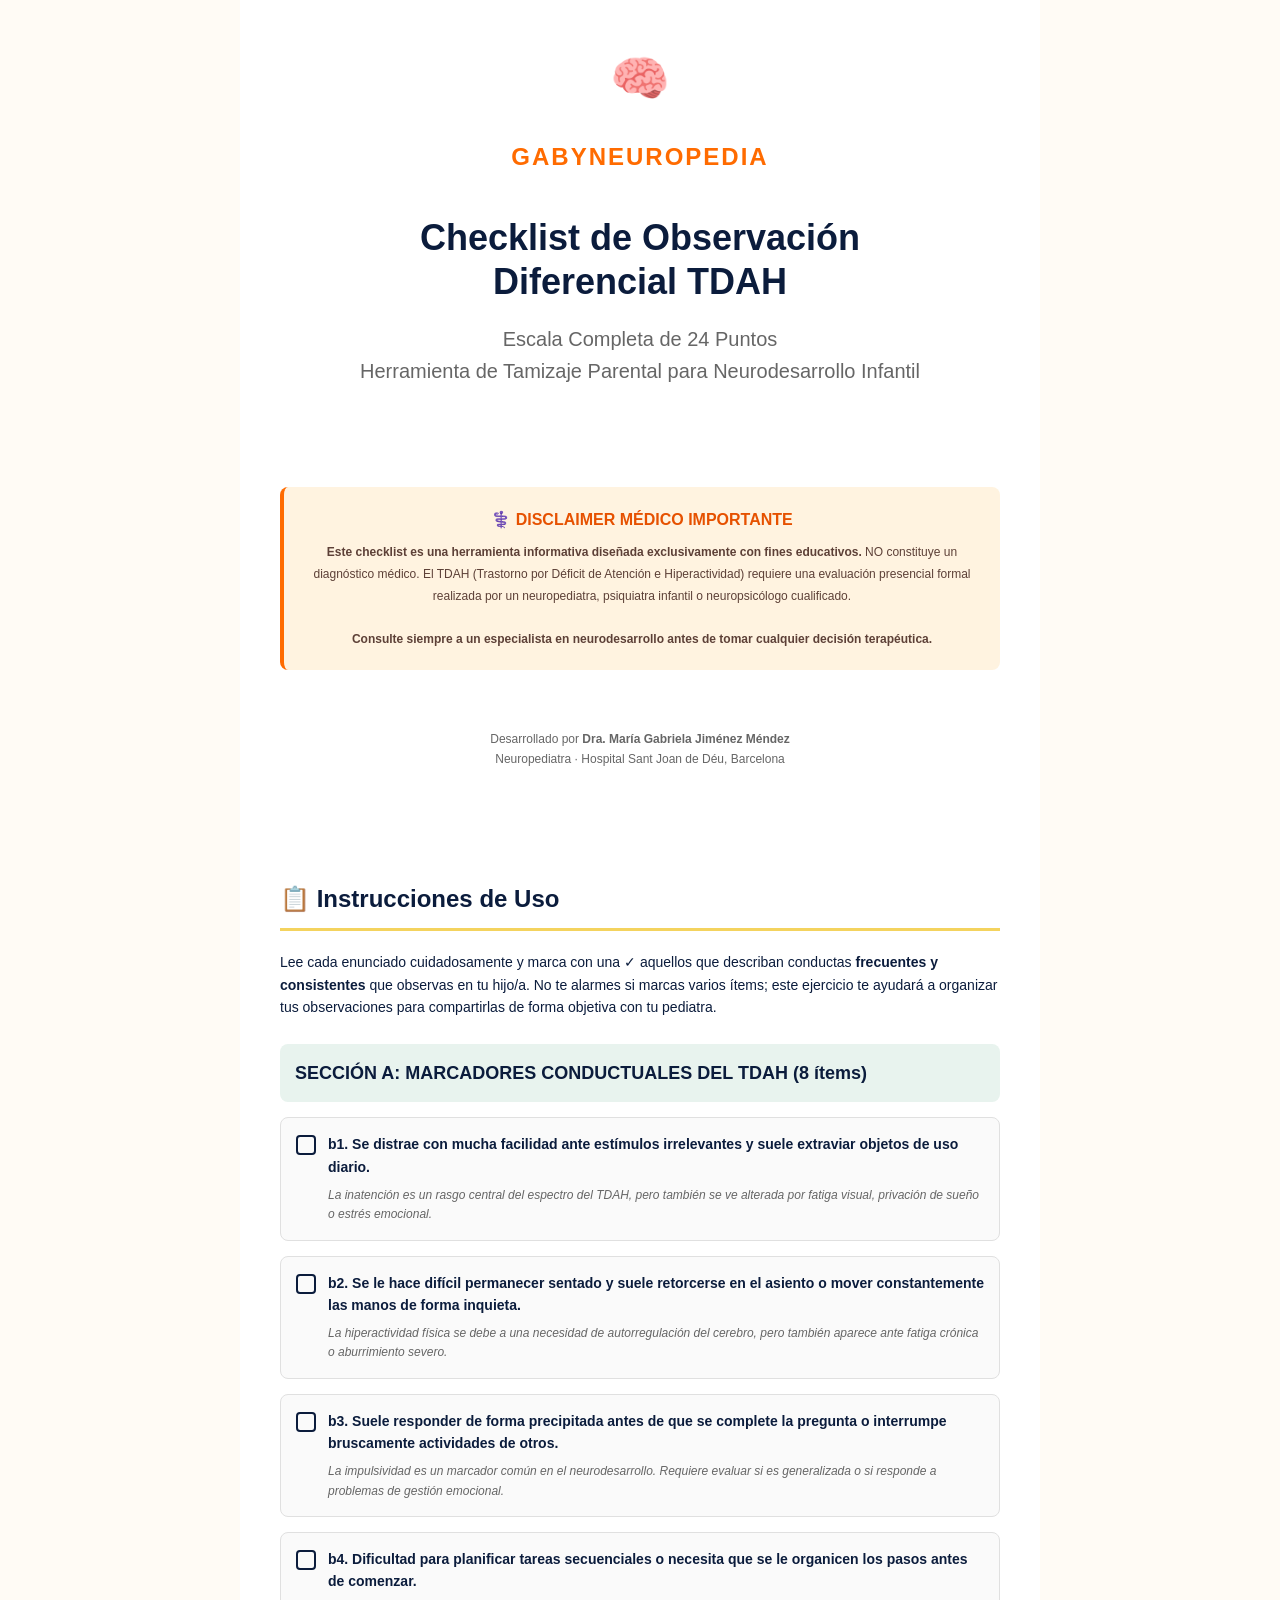
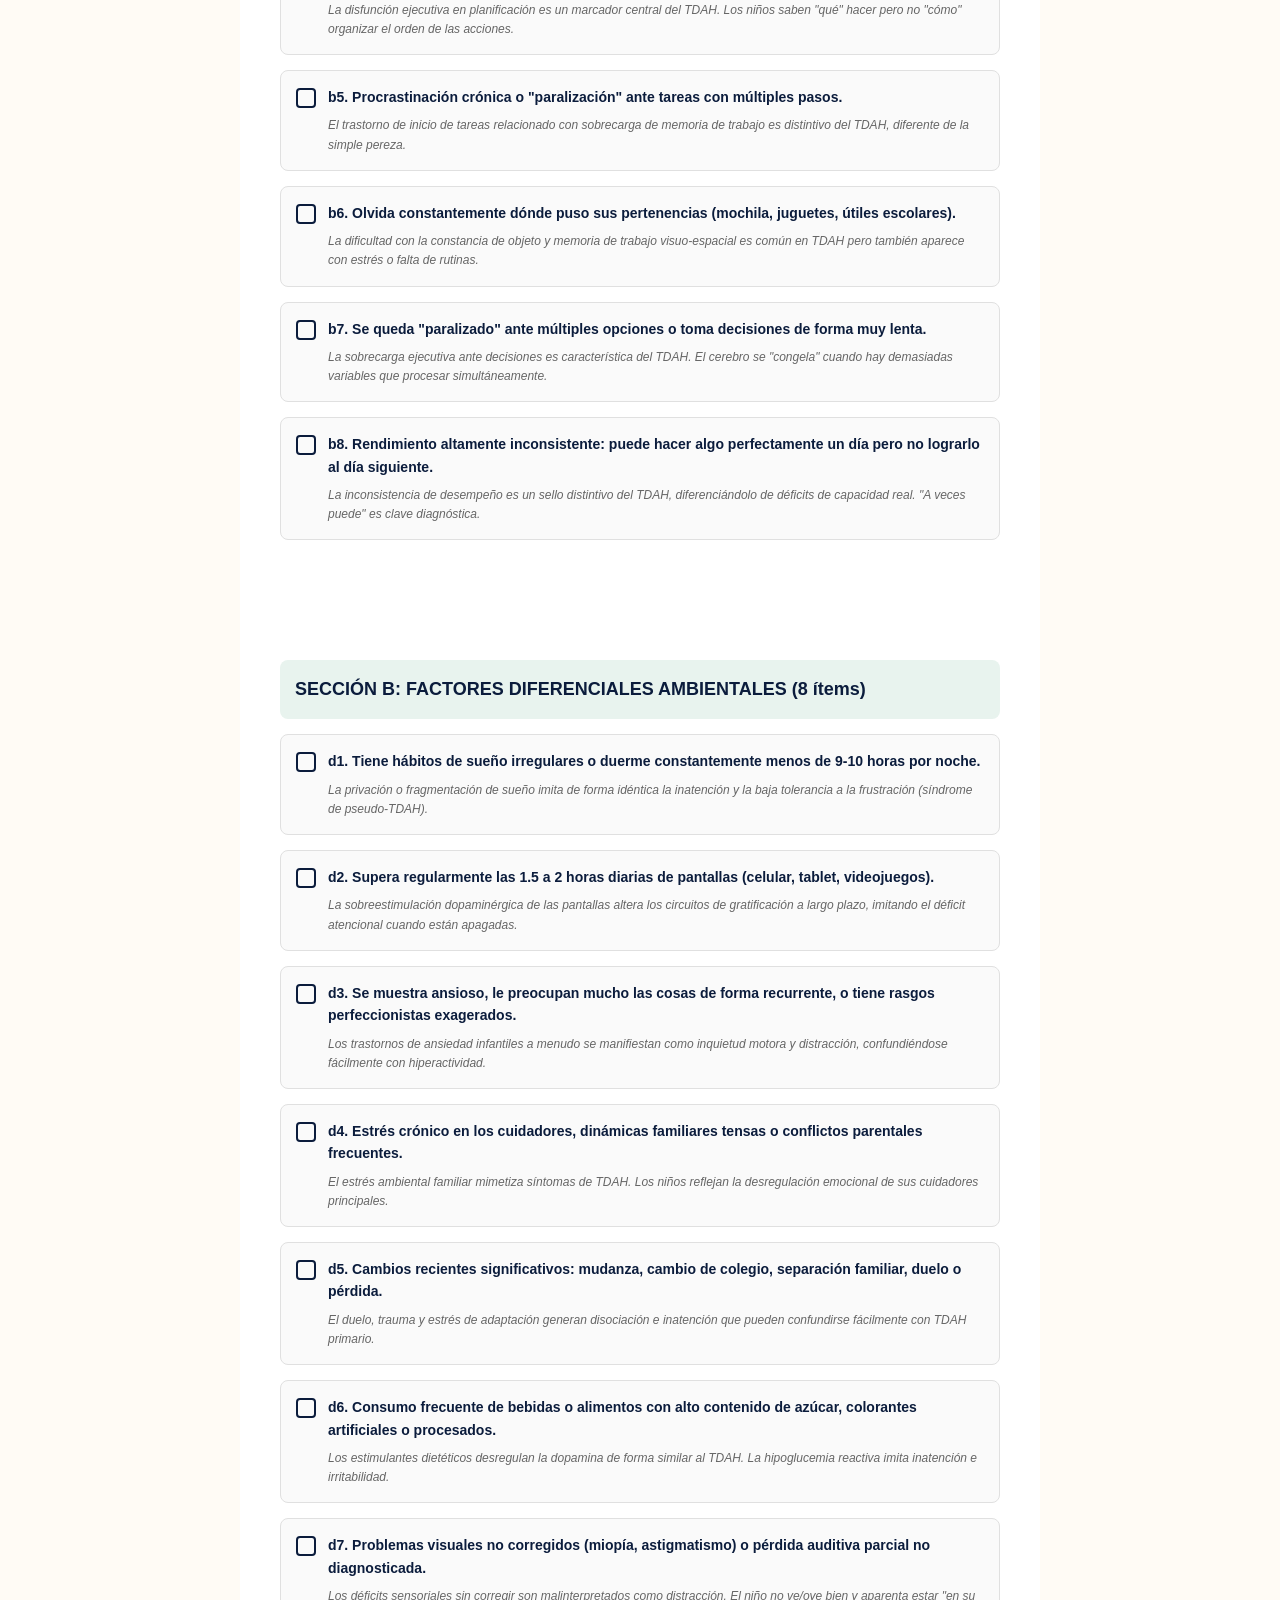
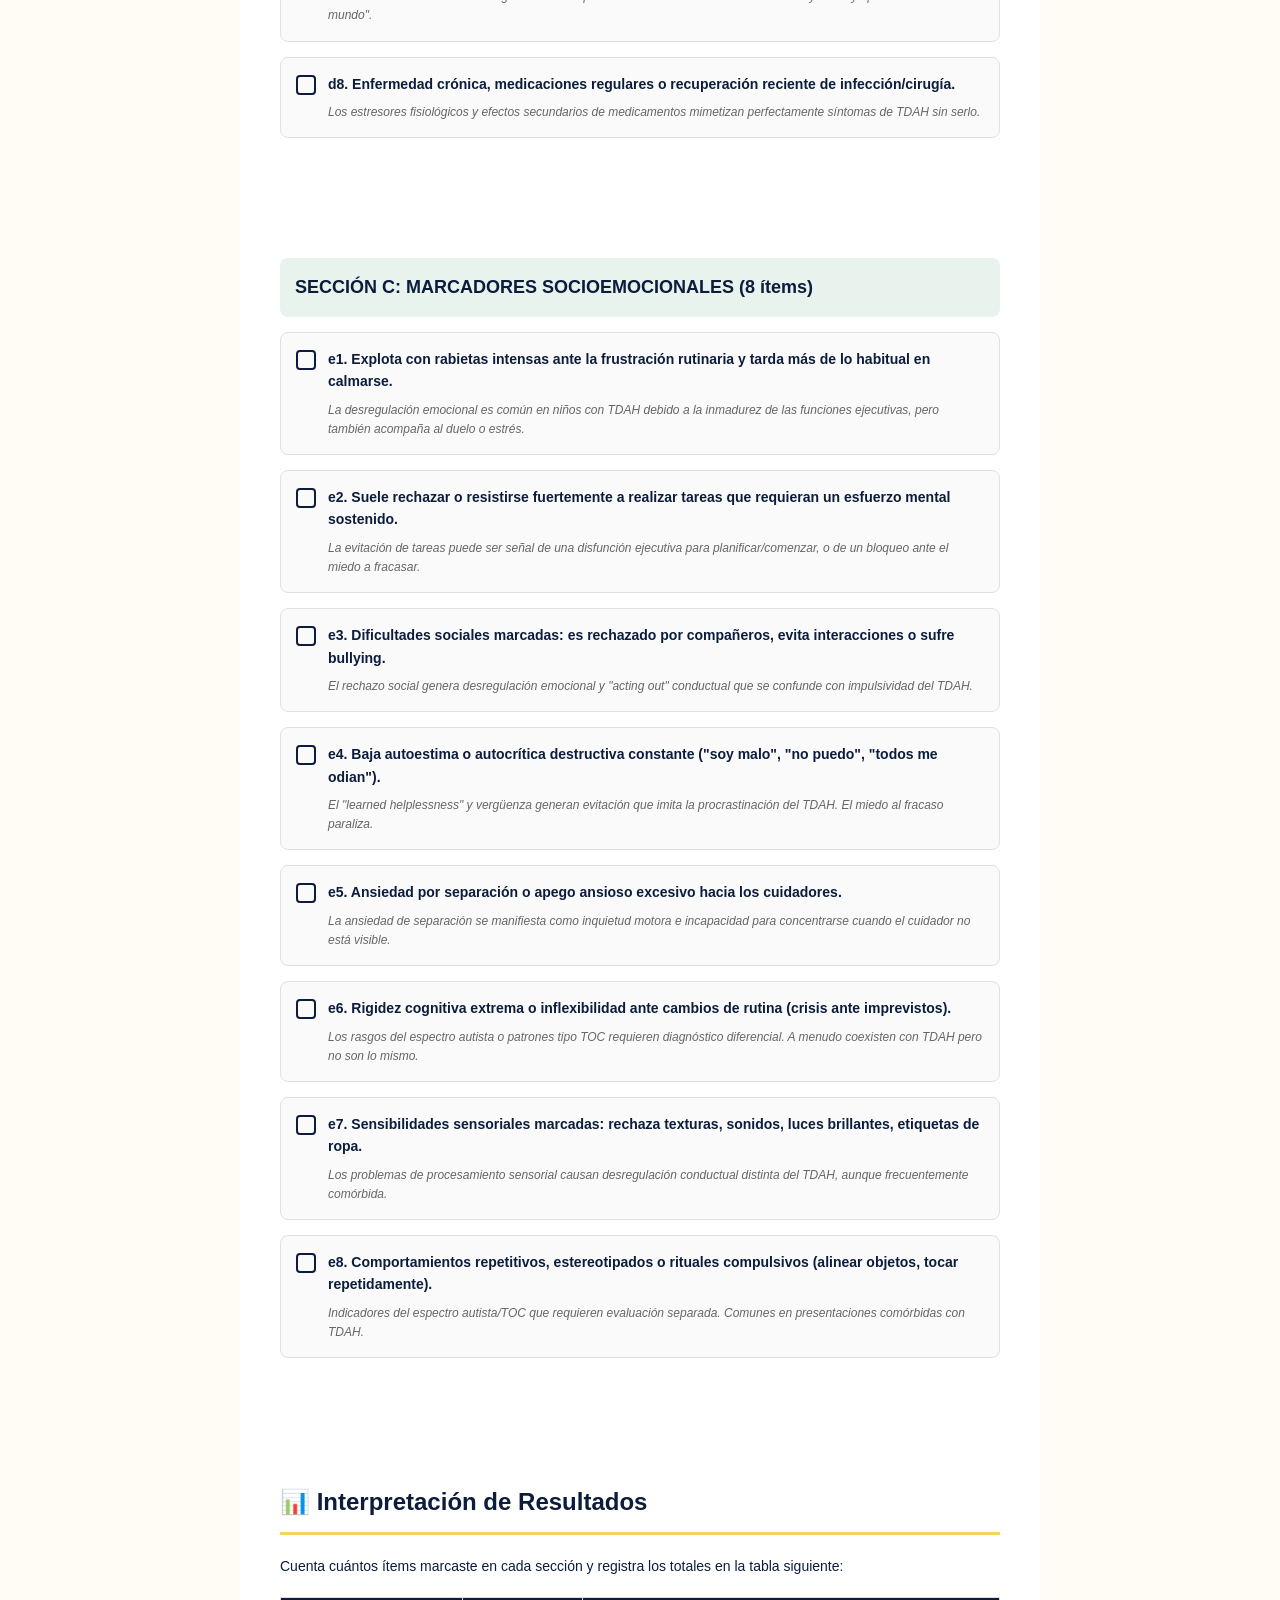
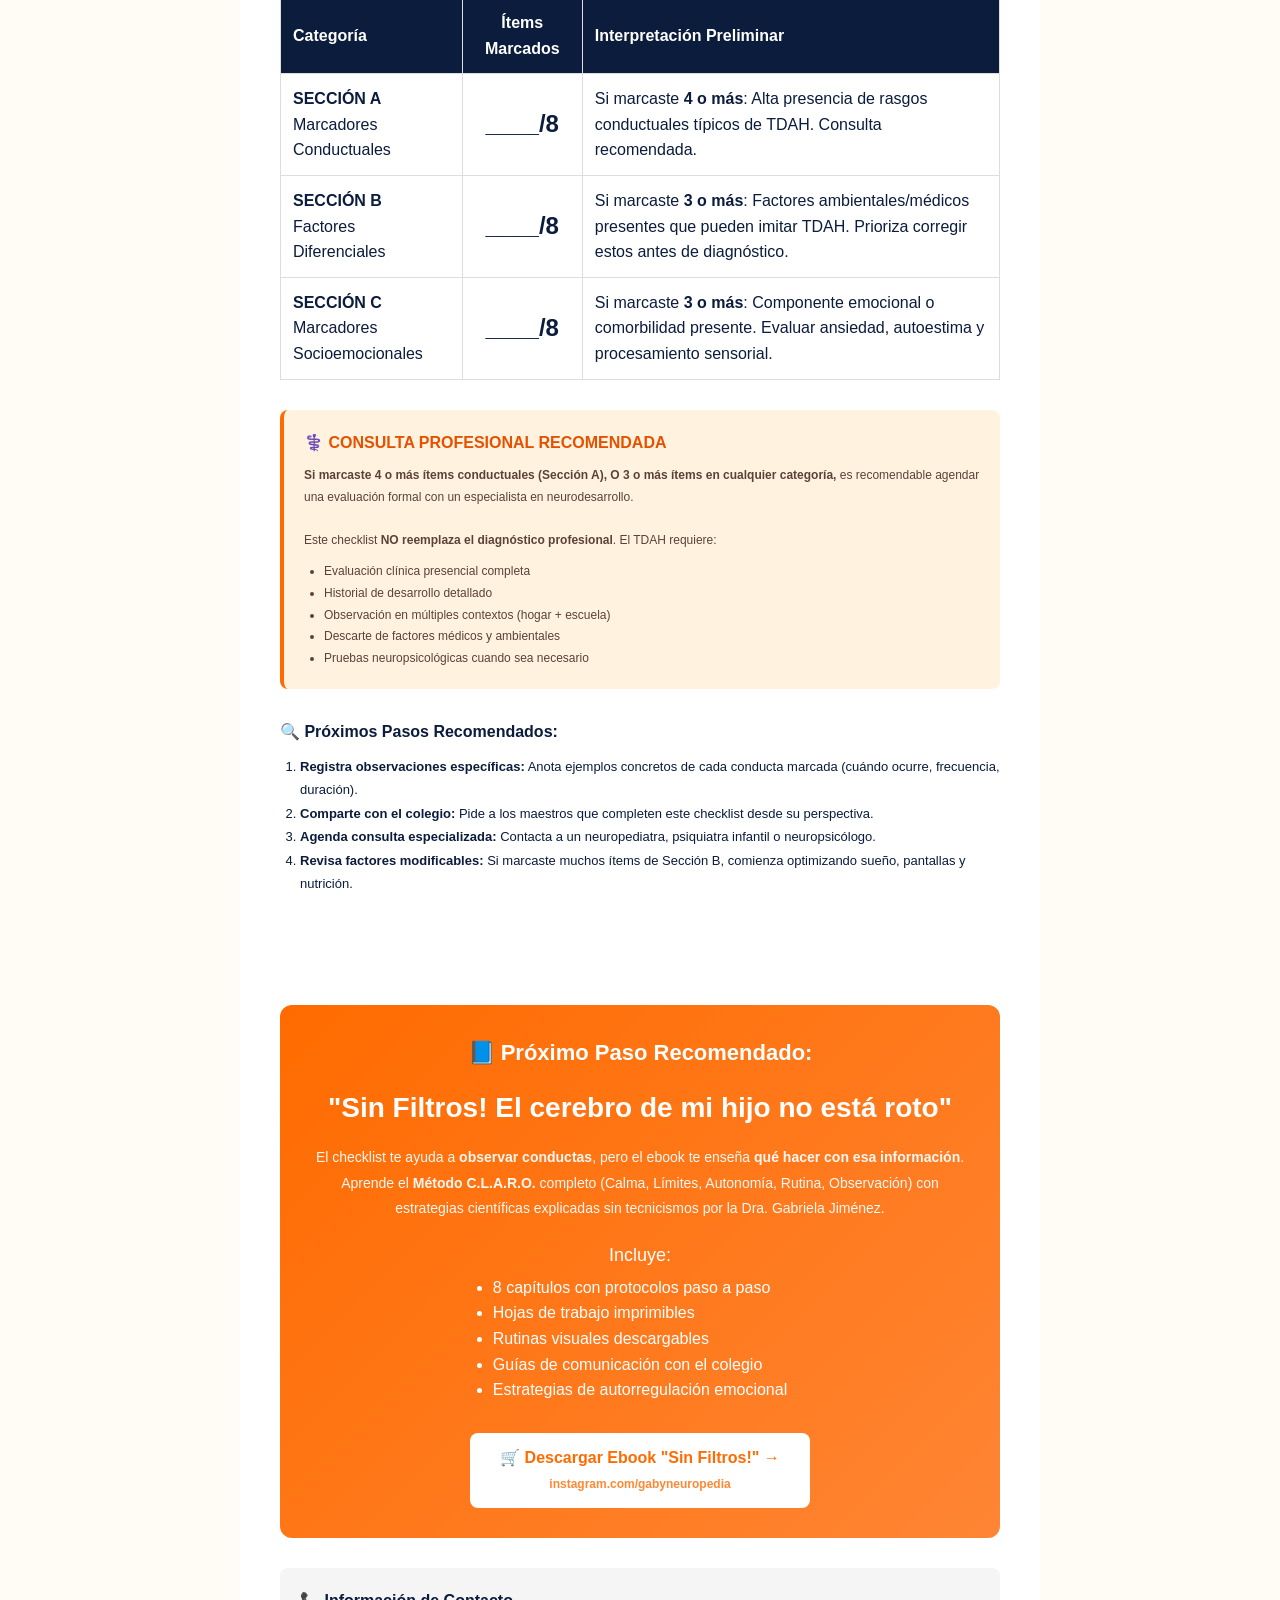
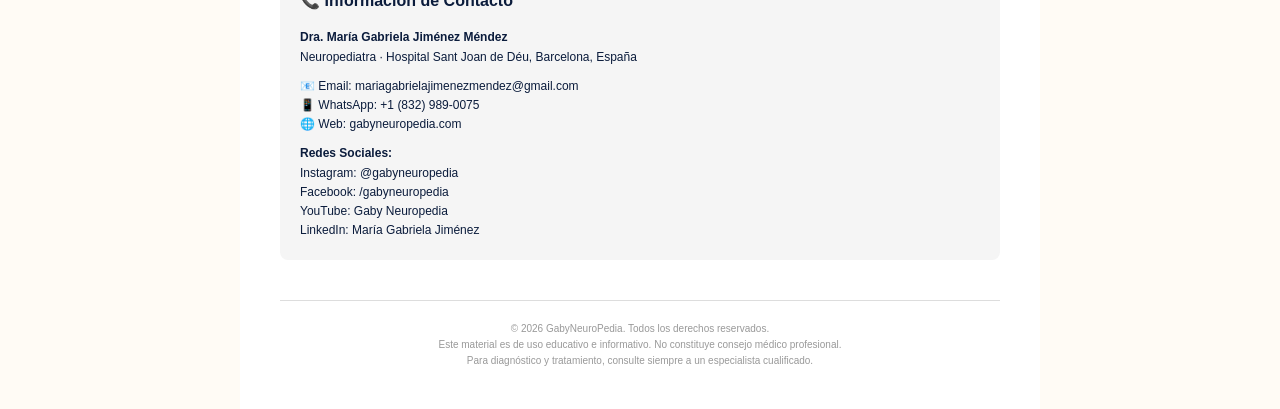
==== Funnel proposal/public/checklist-tdah-24-puntos.html @ 600131be "Initial GabyNeuroPedia project" ====
<!DOCTYPE html>
<html lang="es">
<head>
  <meta charset="UTF-8">
  <meta name="viewport" content="width=device-width, initial-scale=1.0">
  <title>Checklist TDAH 24 Puntos - GabyNeuroPedia</title>
  <style>
    @page {
      size: letter;
      margin: 1.5cm;
    }

    * {
      margin: 0;
      padding: 0;
      box-sizing: border-box;
    }

    body {
      font-family: -apple-system, BlinkMacSystemFont, 'Segoe UI', Arial, sans-serif;
      line-height: 1.6;
      color: #0B1C3C;
      background: #FFFBF5;
    }

    .page {
      page-break-after: always;
      padding: 40px;
      max-width: 800px;
      margin: 0 auto;
      background: white;
      min-height: 100vh;
    }

    .cover {
      display: flex;
      flex-direction: column;
      justify-content: center;
      align-items: center;
      text-align: center;
      min-height: 90vh;
    }

    .logo {
      font-size: 48px;
      margin-bottom: 20px;
    }

    .brand-name {
      font-size: 24px;
      font-weight: bold;
      color: #FF6B00;
      margin-bottom: 40px;
      letter-spacing: 2px;
    }

    h1 {
      font-size: 36px;
      font-weight: bold;
      color: #0B1C3C;
      margin-bottom: 20px;
      line-height: 1.2;
    }

    h2 {
      font-size: 20px;
      color: #666;
      font-weight: normal;
      margin-bottom: 60px;
    }

    .disclaimer-box {
      background: #FFF3E0;
      border-left: 4px solid #FF6B00;
      padding: 20px;
      margin-top: 40px;
      border-radius: 8px;
    }

    .disclaimer-title {
      font-size: 16px;
      font-weight: bold;
      color: #E65100;
      margin-bottom: 10px;
    }

    .disclaimer-text {
      font-size: 12px;
      color: #5D4037;
      line-height: 1.8;
    }

    .section-title {
      font-size: 24px;
      font-weight: bold;
      color: #0B1C3C;
      margin: 30px 0 20px 0;
      padding-bottom: 10px;
      border-bottom: 3px solid #F4D35E;
    }

    .category-header {
      background: #E8F3EE;
      padding: 15px;
      margin: 25px 0 15px 0;
      border-radius: 8px;
      font-size: 18px;
      font-weight: bold;
      color: #0B1C3C;
    }

    .checklist-item {
      margin: 15px 0;
      padding: 15px;
      border: 1px solid #E0E0E0;
      border-radius: 8px;
      background: #FAFAFA;
    }

    .item-header {
      display: flex;
      align-items: flex-start;
      gap: 12px;
      margin-bottom: 8px;
    }

    .checkbox {
      width: 20px;
      height: 20px;
      border: 2px solid #0B1C3C;
      border-radius: 4px;
      flex-shrink: 0;
      margin-top: 2px;
    }

    .item-text {
      font-size: 14px;
      font-weight: 600;
      color: #0B1C3C;
      flex: 1;
    }

    .item-explanation {
      font-size: 12px;
      color: #666;
      margin-left: 32px;
      font-style: italic;
      line-height: 1.6;
    }

    .interpretation-section {
      margin-top: 30px;
    }

    .score-table {
      width: 100%;
      border-collapse: collapse;
      margin: 20px 0;
    }

    .score-table th,
    .score-table td {
      border: 1px solid #DDD;
      padding: 12px;
      text-align: left;
    }

    .score-table th {
      background: #0B1C3C;
      color: white;
      font-weight: bold;
    }

    .ebook-promo {
      background: linear-gradient(135deg, #FF6B00 0%, #FF8534 100%);
      color: white;
      padding: 30px;
      border-radius: 12px;
      margin: 30px 0;
      text-align: center;
    }

    .ebook-title {
      font-size: 22px;
      font-weight: bold;
      margin-bottom: 15px;
    }

    .ebook-description {
      font-size: 14px;
      line-height: 1.8;
      margin-bottom: 20px;
      opacity: 0.95;
    }

    .ebook-cta {
      background: white;
      color: #FF6B00;
      padding: 12px 30px;
      border-radius: 8px;
      font-weight: bold;
      display: inline-block;
      margin-top: 10px;
    }

    .contact-info {
      margin-top: 30px;
      padding: 20px;
      background: #F5F5F5;
      border-radius: 8px;
      font-size: 12px;
    }

    .footer {
      text-align: center;
      font-size: 10px;
      color: #999;
      margin-top: 40px;
      padding-top: 20px;
      border-top: 1px solid #DDD;
    }
  </style>
</head>
<body>

  <!-- PÁGINA 1: PORTADA -->
  <div class="page cover">
    <div class="logo">🧠</div>
    <div class="brand-name">GABYNEUROPEDIA</div>

    <h1>Checklist de Observación<br/>Diferencial TDAH</h1>
    <h2>Escala Completa de 24 Puntos<br/>Herramienta de Tamizaje Parental para Neurodesarrollo Infantil</h2>

    <div class="disclaimer-box">
      <div class="disclaimer-title">⚕️ DISCLAIMER MÉDICO IMPORTANTE</div>
      <div class="disclaimer-text">
        <strong>Este checklist es una herramienta informativa diseñada exclusivamente con fines educativos.</strong>
        NO constituye un diagnóstico médico. El TDAH (Trastorno por Déficit de Atención e Hiperactividad) requiere
        una evaluación presencial formal realizada por un neuropediatra, psiquiatra infantil o neuropsicólogo cualificado.
        <br/><br/>
        <strong>Consulte siempre a un especialista en neurodesarrollo antes de tomar cualquier decisión terapéutica.</strong>
      </div>
    </div>

    <div style="margin-top: 60px; font-size: 12px; color: #666;">
      Desarrollado por <strong>Dra. María Gabriela Jiménez Méndez</strong><br/>
      Neuropediatra · Hospital Sant Joan de Déu, Barcelona
    </div>
  </div>

  <!-- PÁGINA 2-3: CHECKLIST ITEMS -->
  <div class="page">
    <div class="section-title">📋 Instrucciones de Uso</div>
    <p style="margin-bottom: 20px; font-size: 14px;">
      Lee cada enunciado cuidadosamente y marca con una ✓ aquellos que describan conductas <strong>frecuentes y consistentes</strong>
      que observas en tu hijo/a. No te alarmes si marcas varios ítems; este ejercicio te ayudará a organizar tus observaciones
      para compartirlas de forma objetiva con tu pediatra.
    </p>

    <div class="category-header">
      SECCIÓN A: MARCADORES CONDUCTUALES DEL TDAH (8 ítems)
    </div>

    <div class="checklist-item">
      <div class="item-header">
        <div class="checkbox"></div>
        <div class="item-text">b1. Se distrae con mucha facilidad ante estímulos irrelevantes y suele extraviar objetos de uso diario.</div>
      </div>
      <div class="item-explanation">
        La inatención es un rasgo central del espectro del TDAH, pero también se ve alterada por fatiga visual, privación de sueño o estrés emocional.
      </div>
    </div>

    <div class="checklist-item">
      <div class="item-header">
        <div class="checkbox"></div>
        <div class="item-text">b2. Se le hace difícil permanecer sentado y suele retorcerse en el asiento o mover constantemente las manos de forma inquieta.</div>
      </div>
      <div class="item-explanation">
        La hiperactividad física se debe a una necesidad de autorregulación del cerebro, pero también aparece ante fatiga crónica o aburrimiento severo.
      </div>
    </div>

    <div class="checklist-item">
      <div class="item-header">
        <div class="checkbox"></div>
        <div class="item-text">b3. Suele responder de forma precipitada antes de que se complete la pregunta o interrumpe bruscamente actividades de otros.</div>
      </div>
      <div class="item-explanation">
        La impulsividad es un marcador común en el neurodesarrollo. Requiere evaluar si es generalizada o si responde a problemas de gestión emocional.
      </div>
    </div>

    <div class="checklist-item">
      <div class="item-header">
        <div class="checkbox"></div>
        <div class="item-text">b4. Dificultad para planificar tareas secuenciales o necesita que se le organicen los pasos antes de comenzar.</div>
      </div>
      <div class="item-explanation">
        La disfunción ejecutiva en planificación es un marcador central del TDAH. Los niños saben "qué" hacer pero no "cómo" organizar el orden de las acciones.
      </div>
    </div>

    <div class="checklist-item">
      <div class="item-header">
        <div class="checkbox"></div>
        <div class="item-text">b5. Procrastinación crónica o "paralización" ante tareas con múltiples pasos.</div>
      </div>
      <div class="item-explanation">
        El trastorno de inicio de tareas relacionado con sobrecarga de memoria de trabajo es distintivo del TDAH, diferente de la simple pereza.
      </div>
    </div>

    <div class="checklist-item">
      <div class="item-header">
        <div class="checkbox"></div>
        <div class="item-text">b6. Olvida constantemente dónde puso sus pertenencias (mochila, juguetes, útiles escolares).</div>
      </div>
      <div class="item-explanation">
        La dificultad con la constancia de objeto y memoria de trabajo visuo-espacial es común en TDAH pero también aparece con estrés o falta de rutinas.
      </div>
    </div>

    <div class="checklist-item">
      <div class="item-header">
        <div class="checkbox"></div>
        <div class="item-text">b7. Se queda "paralizado" ante múltiples opciones o toma decisiones de forma muy lenta.</div>
      </div>
      <div class="item-explanation">
        La sobrecarga ejecutiva ante decisiones es característica del TDAH. El cerebro se "congela" cuando hay demasiadas variables que procesar simultáneamente.
      </div>
    </div>

    <div class="checklist-item">
      <div class="item-header">
        <div class="checkbox"></div>
        <div class="item-text">b8. Rendimiento altamente inconsistente: puede hacer algo perfectamente un día pero no lograrlo al día siguiente.</div>
      </div>
      <div class="item-explanation">
        La inconsistencia de desempeño es un sello distintivo del TDAH, diferenciándolo de déficits de capacidad real. "A veces puede" es clave diagnóstica.
      </div>
    </div>
  </div>

  <!-- PÁGINA 3: SECCIÓN B -->
  <div class="page">
    <div class="category-header">
      SECCIÓN B: FACTORES DIFERENCIALES AMBIENTALES (8 ítems)
    </div>

    <div class="checklist-item">
      <div class="item-header">
        <div class="checkbox"></div>
        <div class="item-text">d1. Tiene hábitos de sueño irregulares o duerme constantemente menos de 9-10 horas por noche.</div>
      </div>
      <div class="item-explanation">
        La privación o fragmentación de sueño imita de forma idéntica la inatención y la baja tolerancia a la frustración (síndrome de pseudo-TDAH).
      </div>
    </div>

    <div class="checklist-item">
      <div class="item-header">
        <div class="checkbox"></div>
        <div class="item-text">d2. Supera regularmente las 1.5 a 2 horas diarias de pantallas (celular, tablet, videojuegos).</div>
      </div>
      <div class="item-explanation">
        La sobreestimulación dopaminérgica de las pantallas altera los circuitos de gratificación a largo plazo, imitando el déficit atencional cuando están apagadas.
      </div>
    </div>

    <div class="checklist-item">
      <div class="item-header">
        <div class="checkbox"></div>
        <div class="item-text">d3. Se muestra ansioso, le preocupan mucho las cosas de forma recurrente, o tiene rasgos perfeccionistas exagerados.</div>
      </div>
      <div class="item-explanation">
        Los trastornos de ansiedad infantiles a menudo se manifiestan como inquietud motora y distracción, confundiéndose fácilmente con hiperactividad.
      </div>
    </div>

    <div class="checklist-item">
      <div class="item-header">
        <div class="checkbox"></div>
        <div class="item-text">d4. Estrés crónico en los cuidadores, dinámicas familiares tensas o conflictos parentales frecuentes.</div>
      </div>
      <div class="item-explanation">
        El estrés ambiental familiar mimetiza síntomas de TDAH. Los niños reflejan la desregulación emocional de sus cuidadores principales.
      </div>
    </div>

    <div class="checklist-item">
      <div class="item-header">
        <div class="checkbox"></div>
        <div class="item-text">d5. Cambios recientes significativos: mudanza, cambio de colegio, separación familiar, duelo o pérdida.</div>
      </div>
      <div class="item-explanation">
        El duelo, trauma y estrés de adaptación generan disociación e inatención que pueden confundirse fácilmente con TDAH primario.
      </div>
    </div>

    <div class="checklist-item">
      <div class="item-header">
        <div class="checkbox"></div>
        <div class="item-text">d6. Consumo frecuente de bebidas o alimentos con alto contenido de azúcar, colorantes artificiales o procesados.</div>
      </div>
      <div class="item-explanation">
        Los estimulantes dietéticos desregulan la dopamina de forma similar al TDAH. La hipoglucemia reactiva imita inatención e irritabilidad.
      </div>
    </div>

    <div class="checklist-item">
      <div class="item-header">
        <div class="checkbox"></div>
        <div class="item-text">d7. Problemas visuales no corregidos (miopía, astigmatismo) o pérdida auditiva parcial no diagnosticada.</div>
      </div>
      <div class="item-explanation">
        Los déficits sensoriales sin corregir son malinterpretados como distracción. El niño no ve/oye bien y aparenta estar "en su mundo".
      </div>
    </div>

    <div class="checklist-item">
      <div class="item-header">
        <div class="checkbox"></div>
        <div class="item-text">d8. Enfermedad crónica, medicaciones regulares o recuperación reciente de infección/cirugía.</div>
      </div>
      <div class="item-explanation">
        Los estresores fisiológicos y efectos secundarios de medicamentos mimetizan perfectamente síntomas de TDAH sin serlo.
      </div>
    </div>
  </div>

  <!-- PÁGINA 4: SECCIÓN C -->
  <div class="page">
    <div class="category-header">
      SECCIÓN C: MARCADORES SOCIOEMOCIONALES (8 ítems)
    </div>

    <div class="checklist-item">
      <div class="item-header">
        <div class="checkbox"></div>
        <div class="item-text">e1. Explota con rabietas intensas ante la frustración rutinaria y tarda más de lo habitual en calmarse.</div>
      </div>
      <div class="item-explanation">
        La desregulación emocional es común en niños con TDAH debido a la inmadurez de las funciones ejecutivas, pero también acompaña al duelo o estrés.
      </div>
    </div>

    <div class="checklist-item">
      <div class="item-header">
        <div class="checkbox"></div>
        <div class="item-text">e2. Suele rechazar o resistirse fuertemente a realizar tareas que requieran un esfuerzo mental sostenido.</div>
      </div>
      <div class="item-explanation">
        La evitación de tareas puede ser señal de una disfunción ejecutiva para planificar/comenzar, o de un bloqueo ante el miedo a fracasar.
      </div>
    </div>

    <div class="checklist-item">
      <div class="item-header">
        <div class="checkbox"></div>
        <div class="item-text">e3. Dificultades sociales marcadas: es rechazado por compañeros, evita interacciones o sufre bullying.</div>
      </div>
      <div class="item-explanation">
        El rechazo social genera desregulación emocional y "acting out" conductual que se confunde con impulsividad del TDAH.
      </div>
    </div>

    <div class="checklist-item">
      <div class="item-header">
        <div class="checkbox"></div>
        <div class="item-text">e4. Baja autoestima o autocrítica destructiva constante ("soy malo", "no puedo", "todos me odian").</div>
      </div>
      <div class="item-explanation">
        El "learned helplessness" y vergüenza generan evitación que imita la procrastinación del TDAH. El miedo al fracaso paraliza.
      </div>
    </div>

    <div class="checklist-item">
      <div class="item-header">
        <div class="checkbox"></div>
        <div class="item-text">e5. Ansiedad por separación o apego ansioso excesivo hacia los cuidadores.</div>
      </div>
      <div class="item-explanation">
        La ansiedad de separación se manifiesta como inquietud motora e incapacidad para concentrarse cuando el cuidador no está visible.
      </div>
    </div>

    <div class="checklist-item">
      <div class="item-header">
        <div class="checkbox"></div>
        <div class="item-text">e6. Rigidez cognitiva extrema o inflexibilidad ante cambios de rutina (crisis ante imprevistos).</div>
      </div>
      <div class="item-explanation">
        Los rasgos del espectro autista o patrones tipo TOC requieren diagnóstico diferencial. A menudo coexisten con TDAH pero no son lo mismo.
      </div>
    </div>

    <div class="checklist-item">
      <div class="item-header">
        <div class="checkbox"></div>
        <div class="item-text">e7. Sensibilidades sensoriales marcadas: rechaza texturas, sonidos, luces brillantes, etiquetas de ropa.</div>
      </div>
      <div class="item-explanation">
        Los problemas de procesamiento sensorial causan desregulación conductual distinta del TDAH, aunque frecuentemente comórbida.
      </div>
    </div>

    <div class="checklist-item">
      <div class="item-header">
        <div class="checkbox"></div>
        <div class="item-text">e8. Comportamientos repetitivos, estereotipados o rituales compulsivos (alinear objetos, tocar repetidamente).</div>
      </div>
      <div class="item-explanation">
        Indicadores del espectro autista/TOC que requieren evaluación separada. Comunes en presentaciones comórbidas con TDAH.
      </div>
    </div>
  </div>

  <!-- PÁGINA 5: INTERPRETACIÓN -->
  <div class="page">
    <div class="section-title">📊 Interpretación de Resultados</div>

    <p style="margin-bottom: 20px; font-size: 14px;">
      Cuenta cuántos ítems marcaste en cada sección y registra los totales en la tabla siguiente:
    </p>

    <table class="score-table">
      <thead>
        <tr>
          <th>Categoría</th>
          <th style="width: 120px; text-align: center;">Ítems Marcados</th>
          <th>Interpretación Preliminar</th>
        </tr>
      </thead>
      <tbody>
        <tr>
          <td><strong>SECCIÓN A</strong><br/>Marcadores Conductuales</td>
          <td style="text-align: center; font-size: 24px; font-weight: bold;">____/8</td>
          <td>Si marcaste <strong>4 o más</strong>: Alta presencia de rasgos conductuales típicos de TDAH. Consulta recomendada.</td>
        </tr>
        <tr>
          <td><strong>SECCIÓN B</strong><br/>Factores Diferenciales</td>
          <td style="text-align: center; font-size: 24px; font-weight: bold;">____/8</td>
          <td>Si marcaste <strong>3 o más</strong>: Factores ambientales/médicos presentes que pueden imitar TDAH. Prioriza corregir estos antes de diagnóstico.</td>
        </tr>
        <tr>
          <td><strong>SECCIÓN C</strong><br/>Marcadores Socioemocionales</td>
          <td style="text-align: center; font-size: 24px; font-weight: bold;">____/8</td>
          <td>Si marcaste <strong>3 o más</strong>: Componente emocional o comorbilidad presente. Evaluar ansiedad, autoestima y procesamiento sensorial.</td>
        </tr>
      </tbody>
    </table>

    <div class="disclaimer-box" style="margin-top: 30px;">
      <div class="disclaimer-title">⚕️ CONSULTA PROFESIONAL RECOMENDADA</div>
      <div class="disclaimer-text">
        <strong>Si marcaste 4 o más ítems conductuales (Sección A), O 3 o más ítems en cualquier categoría,</strong>
        es recomendable agendar una evaluación formal con un especialista en neurodesarrollo.
        <br/><br/>
        Este checklist <strong>NO reemplaza el diagnóstico profesional</strong>. El TDAH requiere:
        <ul style="margin-top: 10px; margin-left: 20px;">
          <li>Evaluación clínica presencial completa</li>
          <li>Historial de desarrollo detallado</li>
          <li>Observación en múltiples contextos (hogar + escuela)</li>
          <li>Descarte de factores médicos y ambientales</li>
          <li>Pruebas neuropsicológicas cuando sea necesario</li>
        </ul>
      </div>
    </div>

    <div class="interpretation-section">
      <h3 style="font-size: 16px; margin-bottom: 10px;">🔍 Próximos Pasos Recomendados:</h3>
      <ol style="margin-left: 20px; font-size: 13px; line-height: 1.8;">
        <li><strong>Registra observaciones específicas:</strong> Anota ejemplos concretos de cada conducta marcada (cuándo ocurre, frecuencia, duración).</li>
        <li><strong>Comparte con el colegio:</strong> Pide a los maestros que completen este checklist desde su perspectiva.</li>
        <li><strong>Agenda consulta especializada:</strong> Contacta a un neuropediatra, psiquiatra infantil o neuropsicólogo.</li>
        <li><strong>Revisa factores modificables:</strong> Si marcaste muchos ítems de Sección B, comienza optimizando sueño, pantallas y nutrición.</li>
      </ol>
    </div>
  </div>

  <!-- PÁGINA 6: EBOOK PROMO -->
  <div class="page">
    <div class="ebook-promo">
      <div class="ebook-title">📘 Próximo Paso Recomendado:</div>
      <div class="ebook-title" style="font-size: 28px; margin-top: 10px;">
        "Sin Filtros! El cerebro de mi hijo no está roto"
      </div>
      <div class="ebook-description">
        El checklist te ayuda a <strong>observar conductas</strong>, pero el ebook te enseña
        <strong>qué hacer con esa información</strong>. Aprende el <strong>Método C.L.A.R.O.</strong>
        completo (Calma, Límites, Autonomía, Rutina, Observación) con estrategias científicas
        explicadas sin tecnicismos por la Dra. Gabriela Jiménez.
      </div>
      <div style="margin: 20px 0;">
        <div style="font-size: 18px; margin-bottom: 5px;">Incluye:</div>
        <ul style="text-align: left; display: inline-block; margin: 0 auto;">
          <li>8 capítulos con protocolos paso a paso</li>
          <li>Hojas de trabajo imprimibles</li>
          <li>Rutinas visuales descargables</li>
          <li>Guías de comunicación con el colegio</li>
          <li>Estrategias de autorregulación emocional</li>
        </ul>
      </div>
      <div class="ebook-cta">
        🛒 Descargar Ebook "Sin Filtros!" →<br/>
        <span style="font-size: 12px; opacity: 0.8;">instagram.com/gabyneuropedia</span>
      </div>
    </div>

    <div class="contact-info">
      <h3 style="font-size: 16px; margin-bottom: 15px; color: #0B1C3C;">📞 Información de Contacto</h3>

      <p style="margin-bottom: 10px;">
        <strong>Dra. María Gabriela Jiménez Méndez</strong><br/>
        Neuropediatra · Hospital Sant Joan de Déu, Barcelona, España
      </p>

      <p style="margin-bottom: 10px;">
        📧 Email: mariagabrielajimenezmendez@gmail.com<br/>
        📱 WhatsApp: +1 (832) 989-0075<br/>
        🌐 Web: gabyneuropedia.com
      </p>

      <p>
        <strong>Redes Sociales:</strong><br/>
        Instagram: @gabyneuropedia<br/>
        Facebook: /gabyneuropedia<br/>
        YouTube: Gaby Neuropedia<br/>
        LinkedIn: María Gabriela Jiménez
      </p>
    </div>

    <div class="footer">
      © 2026 GabyNeuroPedia. Todos los derechos reservados.<br/>
      Este material es de uso educativo e informativo. No constituye consejo médico profesional.<br/>
      Para diagnóstico y tratamiento, consulte siempre a un especialista cualificado.
    </div>
  </div>

</body>
</html>
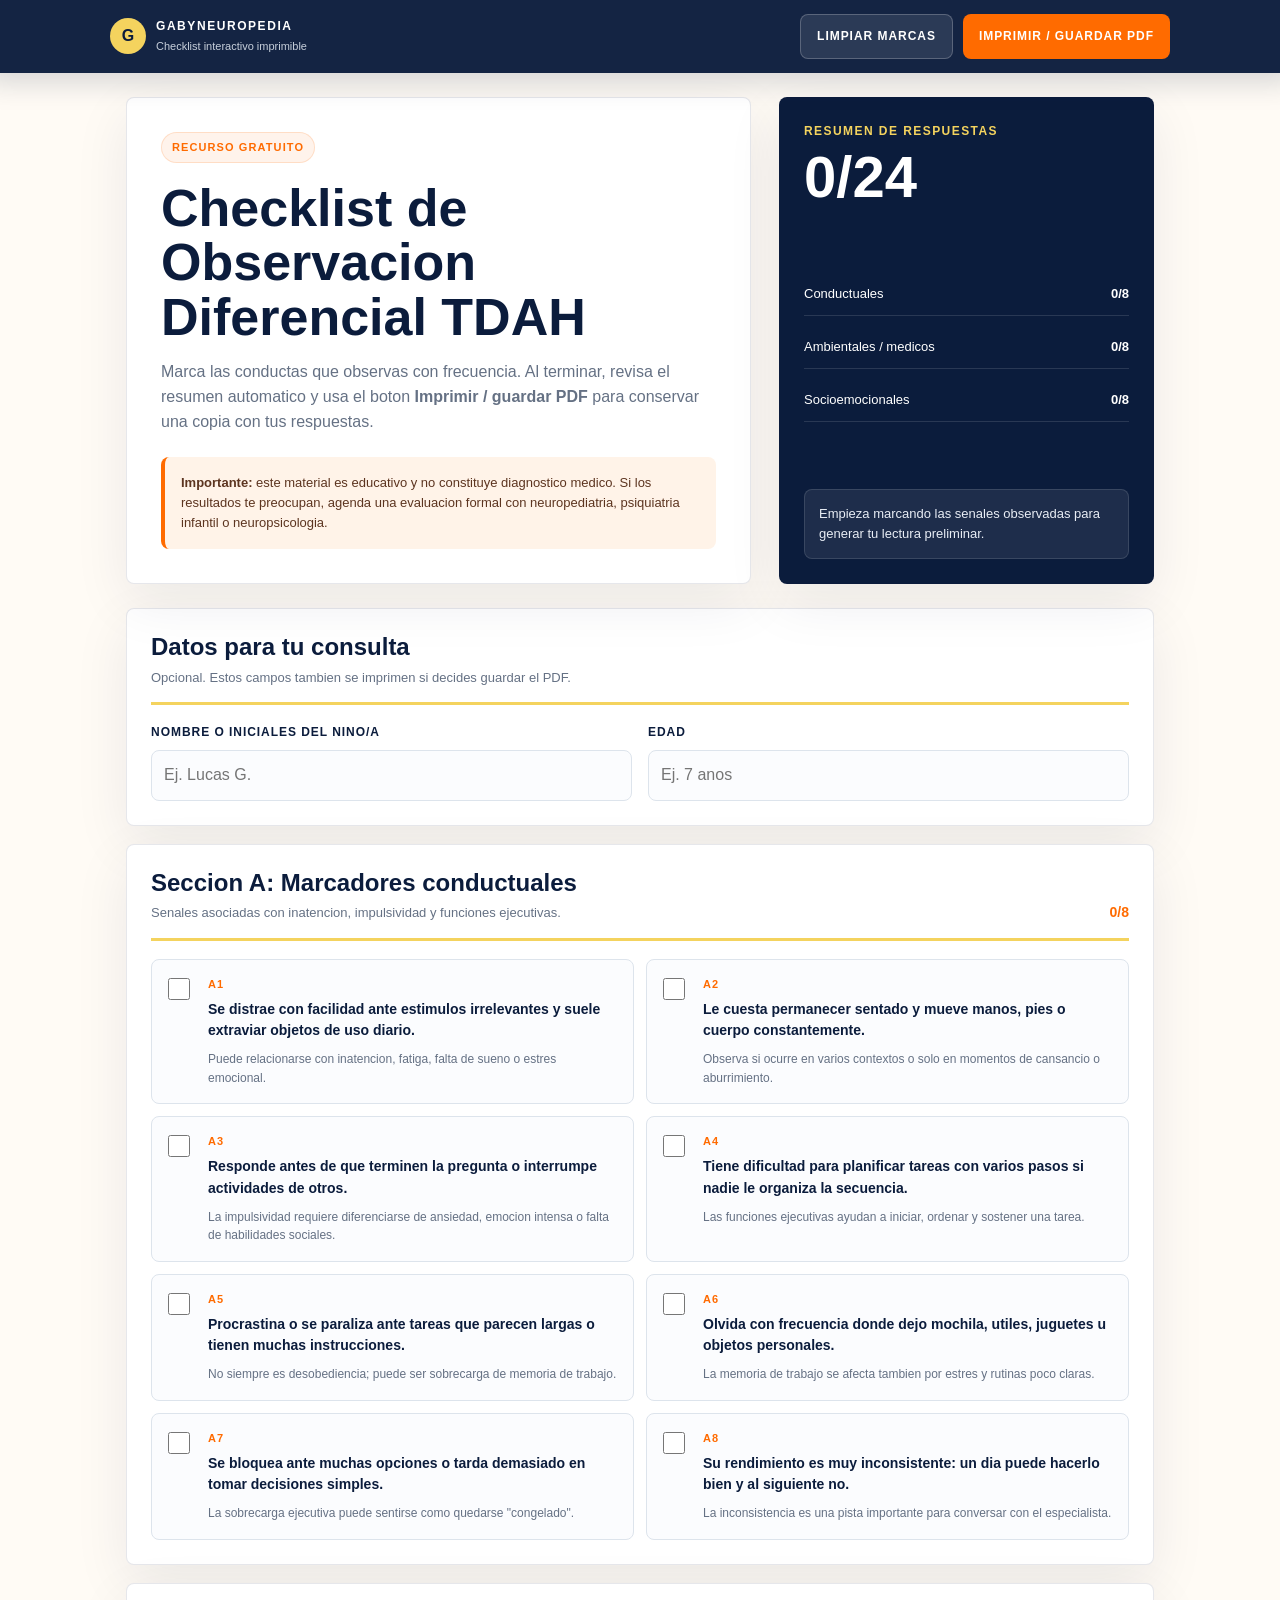
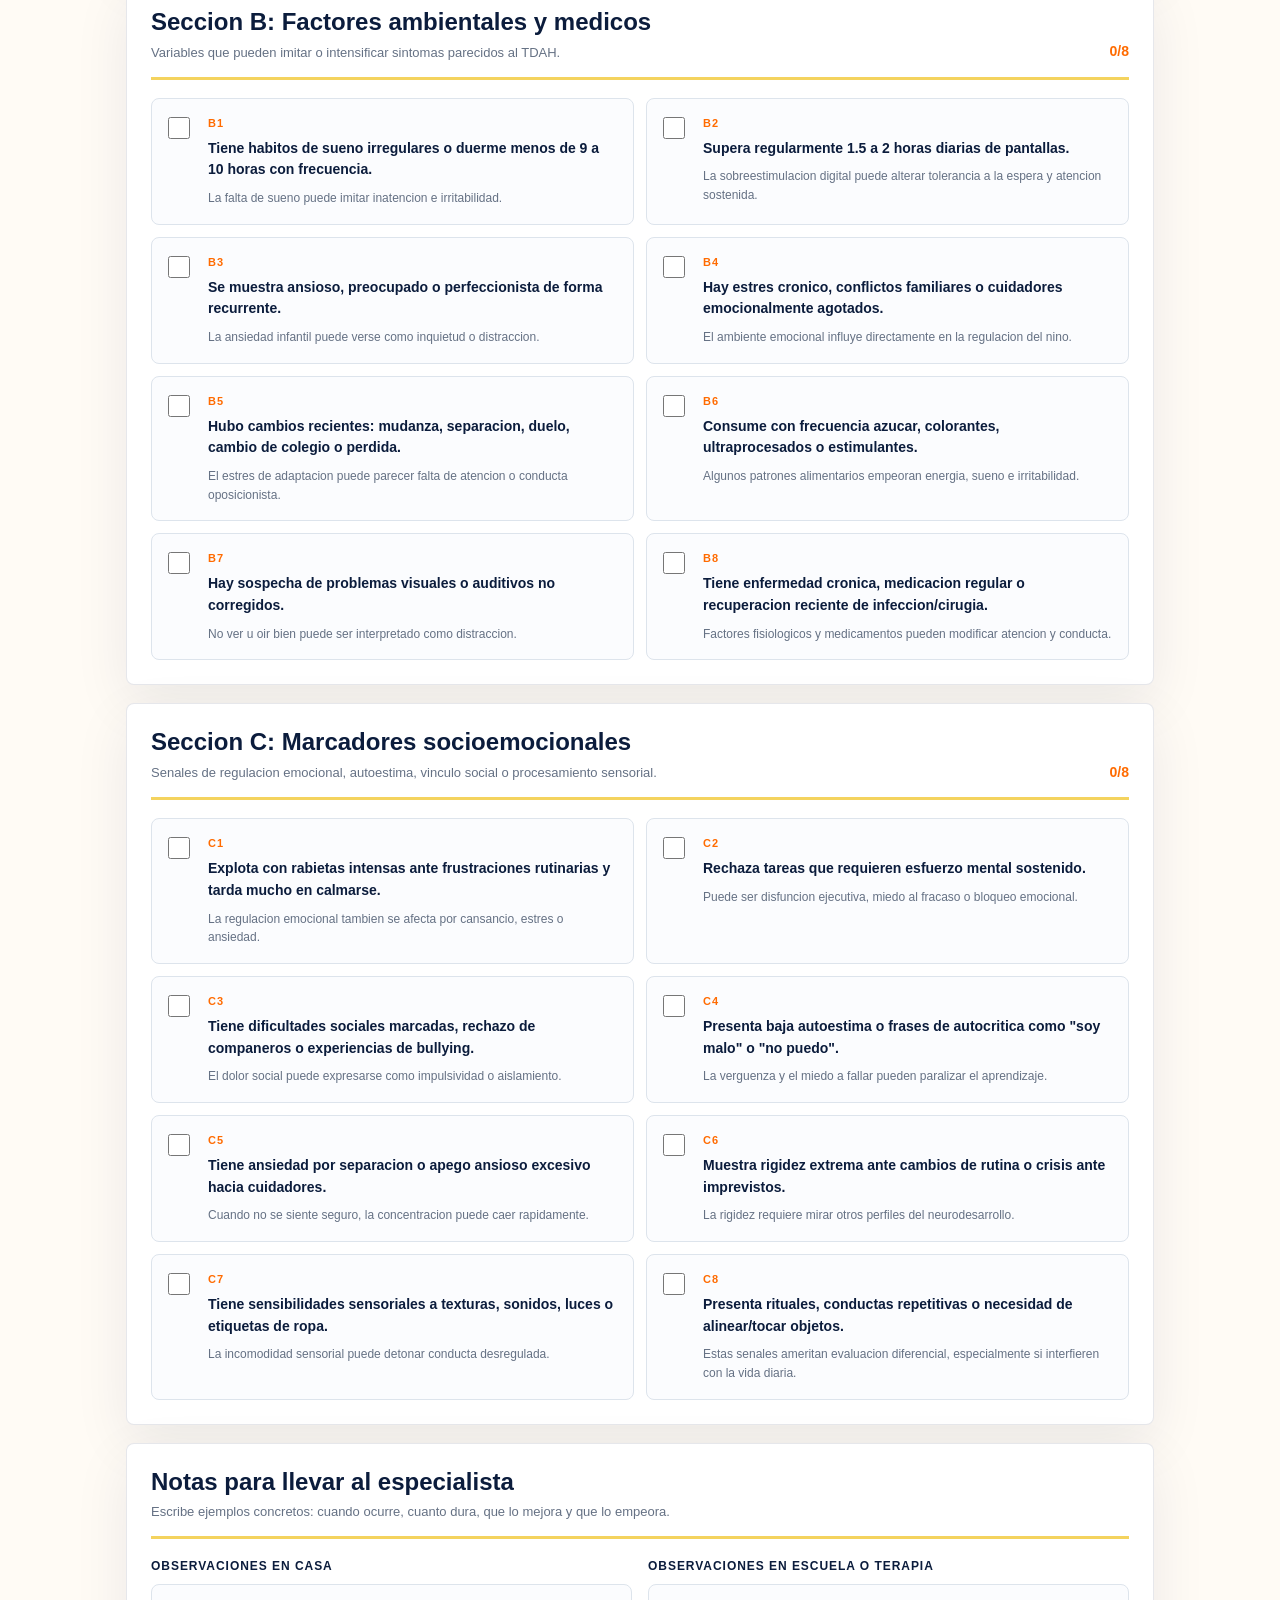
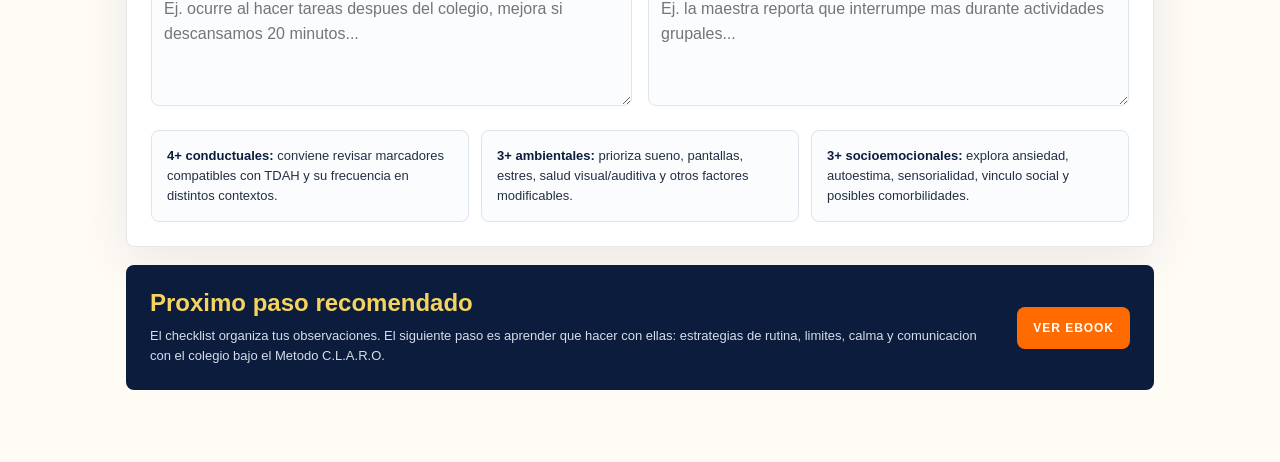
==== commit 0820b196: "Add interactive printable checklist flow" ====
--- a/Funnel proposal/public/checklist-tdah-24-puntos.html
+++ b/Funnel proposal/public/checklist-tdah-24-puntos.html
@@ -1,642 +1,774 @@
 <!DOCTYPE html>
 <html lang="es">
 <head>
-  <meta charset="UTF-8">
-  <meta name="viewport" content="width=device-width, initial-scale=1.0">
-  <title>Checklist TDAH 24 Puntos - GabyNeuroPedia</title>
+  <meta charset="UTF-8" />
+  <meta name="viewport" content="width=device-width, initial-scale=1.0" />
+  <title>Checklist Interactivo TDAH 24 Puntos - GabyNeuroPedia</title>
   <style>
     @page {
       size: letter;
-      margin: 1.5cm;
+      margin: 1.2cm;
     }
 
     * {
+      box-sizing: border-box;
+    }
+
+    :root {
+      --navy: #0b1c3c;
+      --orange: #ff6b00;
+      --gold: #f4d35e;
+      --cream: #fffbf5;
+      --mint: #e8f3ee;
+      --ink: #233044;
+      --muted: #657184;
+      --line: #dde4ec;
+      --white: #ffffff;
+    }
+
+    body {
       margin: 0;
-      padding: 0;
-      box-sizing: border-box;
-    }
-
-    body {
-      font-family: -apple-system, BlinkMacSystemFont, 'Segoe UI', Arial, sans-serif;
-      line-height: 1.6;
-      color: #0B1C3C;
-      background: #FFFBF5;
-    }
-
-    .page {
-      page-break-after: always;
-      padding: 40px;
-      max-width: 800px;
+      color: var(--ink);
+      background: var(--cream);
+      font-family: Arial, Helvetica, sans-serif;
+      line-height: 1.55;
+    }
+
+    .app-shell {
+      max-width: 1060px;
       margin: 0 auto;
-      background: white;
-      min-height: 100vh;
-    }
-
-    .cover {
+      padding: 24px 16px 48px;
+    }
+
+    .topbar {
+      position: sticky;
+      top: 0;
+      z-index: 10;
+      margin: -24px -16px 24px;
+      padding: 14px 16px;
+      background: rgba(11, 28, 60, 0.96);
+      color: var(--white);
+      box-shadow: 0 8px 30px rgba(11, 28, 60, 0.18);
+    }
+
+    .topbar-inner {
+      max-width: 1060px;
+      margin: 0 auto;
+      display: flex;
+      align-items: center;
+      justify-content: space-between;
+      gap: 16px;
+    }
+
+    .brand {
+      display: flex;
+      align-items: center;
+      gap: 10px;
+      min-width: 0;
+    }
+
+    .brand-mark {
+      width: 36px;
+      height: 36px;
+      border-radius: 50%;
+      display: grid;
+      place-items: center;
+      background: var(--gold);
+      color: var(--navy);
+      font-weight: 800;
+      flex: 0 0 auto;
+    }
+
+    .brand-name {
+      font-size: 12px;
+      font-weight: 800;
+      letter-spacing: 0.13em;
+      text-transform: uppercase;
+    }
+
+    .brand-subtitle {
+      color: #c8d0dc;
+      font-size: 11px;
+      margin-top: 2px;
+    }
+
+    .actions {
+      display: flex;
+      gap: 10px;
+      flex-wrap: wrap;
+      justify-content: flex-end;
+    }
+
+    button,
+    .link-button {
+      border: 0;
+      border-radius: 8px;
+      cursor: pointer;
+      font: inherit;
+      font-size: 12px;
+      font-weight: 800;
+      letter-spacing: 0.08em;
+      text-transform: uppercase;
+      padding: 12px 16px;
+      text-decoration: none;
+      transition: transform 160ms ease, opacity 160ms ease;
+    }
+
+    button:hover,
+    .link-button:hover {
+      transform: translateY(-1px);
+      opacity: 0.92;
+    }
+
+    .primary {
+      background: var(--orange);
+      color: var(--white);
+    }
+
+    .secondary {
+      background: rgba(255, 255, 255, 0.1);
+      color: var(--white);
+      border: 1px solid rgba(255, 255, 255, 0.22);
+    }
+
+    .hero {
+      display: grid;
+      grid-template-columns: minmax(0, 1.25fr) minmax(280px, 0.75fr);
+      gap: 28px;
+      align-items: stretch;
+      margin-bottom: 24px;
+    }
+
+    .panel {
+      background: var(--white);
+      border: 1px solid rgba(11, 28, 60, 0.1);
+      border-radius: 8px;
+      box-shadow: 0 18px 55px rgba(11, 28, 60, 0.08);
+    }
+
+    .intro {
+      padding: 34px;
+    }
+
+    .eyebrow {
+      display: inline-block;
+      color: var(--orange);
+      background: rgba(255, 107, 0, 0.08);
+      border: 1px solid rgba(255, 107, 0, 0.16);
+      border-radius: 999px;
+      padding: 6px 10px;
+      font-size: 11px;
+      font-weight: 800;
+      letter-spacing: 0.1em;
+      text-transform: uppercase;
+    }
+
+    h1 {
+      color: var(--navy);
+      font-size: clamp(30px, 5vw, 52px);
+      line-height: 1.05;
+      margin: 18px 0 16px;
+    }
+
+    .lead {
+      color: var(--muted);
+      font-size: 16px;
+      max-width: 720px;
+      margin: 0;
+    }
+
+    .medical-note {
+      margin-top: 22px;
+      padding: 16px;
+      border-left: 4px solid var(--orange);
+      background: #fff3e8;
+      border-radius: 8px;
+      color: #5c341f;
+      font-size: 13px;
+    }
+
+    .score-panel {
+      padding: 24px;
+      background: var(--navy);
+      color: var(--white);
       display: flex;
       flex-direction: column;
-      justify-content: center;
+      justify-content: space-between;
+      gap: 18px;
+    }
+
+    .score-title {
+      color: var(--gold);
+      font-weight: 800;
+      font-size: 12px;
+      letter-spacing: 0.12em;
+      text-transform: uppercase;
+    }
+
+    .score-number {
+      font-size: 58px;
+      line-height: 1;
+      font-weight: 900;
+      margin-top: 8px;
+    }
+
+    .score-grid {
+      display: grid;
+      gap: 10px;
+    }
+
+    .score-row {
+      display: flex;
+      justify-content: space-between;
+      gap: 14px;
+      padding: 11px 0;
+      border-bottom: 1px solid rgba(255, 255, 255, 0.12);
+      font-size: 13px;
+    }
+
+    .result-message {
+      padding: 14px;
+      background: rgba(255, 255, 255, 0.08);
+      border: 1px solid rgba(255, 255, 255, 0.12);
+      border-radius: 8px;
+      color: #e8edf5;
+      font-size: 13px;
+    }
+
+    .section {
+      padding: 24px;
+      margin-top: 18px;
+    }
+
+    .section-header {
+      display: flex;
+      justify-content: space-between;
+      gap: 18px;
+      align-items: end;
+      border-bottom: 3px solid var(--gold);
+      padding-bottom: 14px;
+      margin-bottom: 18px;
+    }
+
+    h2 {
+      color: var(--navy);
+      margin: 0;
+      font-size: 24px;
+      line-height: 1.2;
+    }
+
+    .section-copy {
+      color: var(--muted);
+      margin: 6px 0 0;
+      font-size: 13px;
+    }
+
+    .section-count {
+      white-space: nowrap;
+      font-weight: 900;
+      color: var(--orange);
+      font-size: 14px;
+    }
+
+    .checklist {
+      display: grid;
+      grid-template-columns: repeat(2, minmax(0, 1fr));
+      gap: 12px;
+    }
+
+    .item {
+      position: relative;
+      display: grid;
+      grid-template-columns: 28px minmax(0, 1fr);
+      gap: 12px;
+      min-height: 100%;
+      padding: 16px;
+      background: #fbfcfe;
+      border: 1px solid var(--line);
+      border-radius: 8px;
+      cursor: pointer;
+      break-inside: avoid;
+    }
+
+    .item input {
+      width: 22px;
+      height: 22px;
+      accent-color: var(--orange);
+      margin: 2px 0 0;
+      cursor: pointer;
+    }
+
+    .item:has(input:checked) {
+      background: #fff8ef;
+      border-color: rgba(255, 107, 0, 0.5);
+      box-shadow: inset 0 0 0 1px rgba(255, 107, 0, 0.22);
+    }
+
+    .item-code {
+      color: var(--orange);
+      font-size: 11px;
+      font-weight: 900;
+      letter-spacing: 0.09em;
+      text-transform: uppercase;
+      margin-bottom: 6px;
+    }
+
+    .item-text {
+      color: var(--navy);
+      font-size: 14px;
+      font-weight: 800;
+      margin: 0 0 8px;
+    }
+
+    .item-help {
+      color: var(--muted);
+      font-size: 12px;
+      margin: 0;
+    }
+
+    .notes-grid {
+      display: grid;
+      grid-template-columns: 1fr 1fr;
+      gap: 16px;
+    }
+
+    textarea,
+    input[type="text"] {
+      width: 100%;
+      border: 1px solid var(--line);
+      border-radius: 8px;
+      padding: 12px;
+      font: inherit;
+      color: var(--ink);
+      background: #fbfcfe;
+    }
+
+    textarea {
+      min-height: 122px;
+      resize: vertical;
+    }
+
+    label.field-label {
+      display: block;
+      color: var(--navy);
+      font-size: 12px;
+      font-weight: 900;
+      letter-spacing: 0.08em;
+      text-transform: uppercase;
+      margin-bottom: 8px;
+    }
+
+    .interpretation {
+      display: grid;
+      grid-template-columns: repeat(3, 1fr);
+      gap: 12px;
+      margin-top: 16px;
+    }
+
+    .interpret-card {
+      background: #fbfcfe;
+      border: 1px solid var(--line);
+      border-radius: 8px;
+      padding: 15px;
+      font-size: 13px;
+    }
+
+    .interpret-card strong {
+      color: var(--navy);
+    }
+
+    .footer-card {
+      margin-top: 18px;
+      padding: 24px;
+      background: var(--navy);
+      color: var(--white);
+      border-radius: 8px;
+      display: grid;
+      grid-template-columns: minmax(0, 1fr) auto;
+      gap: 18px;
       align-items: center;
-      text-align: center;
-      min-height: 90vh;
-    }
-
-    .logo {
-      font-size: 48px;
-      margin-bottom: 20px;
-    }
-
-    .brand-name {
-      font-size: 24px;
-      font-weight: bold;
-      color: #FF6B00;
-      margin-bottom: 40px;
-      letter-spacing: 2px;
-    }
-
-    h1 {
-      font-size: 36px;
-      font-weight: bold;
-      color: #0B1C3C;
-      margin-bottom: 20px;
-      line-height: 1.2;
-    }
-
-    h2 {
-      font-size: 20px;
-      color: #666;
-      font-weight: normal;
-      margin-bottom: 60px;
-    }
-
-    .disclaimer-box {
-      background: #FFF3E0;
-      border-left: 4px solid #FF6B00;
-      padding: 20px;
-      margin-top: 40px;
-      border-radius: 8px;
-    }
-
-    .disclaimer-title {
-      font-size: 16px;
-      font-weight: bold;
-      color: #E65100;
-      margin-bottom: 10px;
-    }
-
-    .disclaimer-text {
-      font-size: 12px;
-      color: #5D4037;
-      line-height: 1.8;
-    }
-
-    .section-title {
-      font-size: 24px;
-      font-weight: bold;
-      color: #0B1C3C;
-      margin: 30px 0 20px 0;
-      padding-bottom: 10px;
-      border-bottom: 3px solid #F4D35E;
-    }
-
-    .category-header {
-      background: #E8F3EE;
-      padding: 15px;
-      margin: 25px 0 15px 0;
-      border-radius: 8px;
-      font-size: 18px;
-      font-weight: bold;
-      color: #0B1C3C;
-    }
-
-    .checklist-item {
-      margin: 15px 0;
-      padding: 15px;
-      border: 1px solid #E0E0E0;
-      border-radius: 8px;
-      background: #FAFAFA;
-    }
-
-    .item-header {
-      display: flex;
-      align-items: flex-start;
-      gap: 12px;
+    }
+
+    .footer-card h2 {
+      color: var(--gold);
       margin-bottom: 8px;
     }
 
-    .checkbox {
-      width: 20px;
-      height: 20px;
-      border: 2px solid #0B1C3C;
-      border-radius: 4px;
-      flex-shrink: 0;
-      margin-top: 2px;
-    }
-
-    .item-text {
-      font-size: 14px;
-      font-weight: 600;
-      color: #0B1C3C;
-      flex: 1;
-    }
-
-    .item-explanation {
-      font-size: 12px;
-      color: #666;
-      margin-left: 32px;
-      font-style: italic;
-      line-height: 1.6;
-    }
-
-    .interpretation-section {
-      margin-top: 30px;
-    }
-
-    .score-table {
-      width: 100%;
-      border-collapse: collapse;
-      margin: 20px 0;
-    }
-
-    .score-table th,
-    .score-table td {
-      border: 1px solid #DDD;
-      padding: 12px;
-      text-align: left;
-    }
-
-    .score-table th {
-      background: #0B1C3C;
-      color: white;
-      font-weight: bold;
-    }
-
-    .ebook-promo {
-      background: linear-gradient(135deg, #FF6B00 0%, #FF8534 100%);
-      color: white;
-      padding: 30px;
-      border-radius: 12px;
-      margin: 30px 0;
-      text-align: center;
-    }
-
-    .ebook-title {
-      font-size: 22px;
-      font-weight: bold;
-      margin-bottom: 15px;
-    }
-
-    .ebook-description {
-      font-size: 14px;
-      line-height: 1.8;
-      margin-bottom: 20px;
-      opacity: 0.95;
-    }
-
-    .ebook-cta {
-      background: white;
-      color: #FF6B00;
-      padding: 12px 30px;
-      border-radius: 8px;
-      font-weight: bold;
-      display: inline-block;
-      margin-top: 10px;
-    }
-
-    .contact-info {
-      margin-top: 30px;
-      padding: 20px;
-      background: #F5F5F5;
-      border-radius: 8px;
-      font-size: 12px;
-    }
-
-    .footer {
-      text-align: center;
-      font-size: 10px;
-      color: #999;
-      margin-top: 40px;
-      padding-top: 20px;
-      border-top: 1px solid #DDD;
+    .footer-card p {
+      color: #d6dde8;
+      margin: 0;
+      font-size: 13px;
+    }
+
+    .print-only {
+      display: none;
+    }
+
+    @media (max-width: 820px) {
+      .topbar-inner,
+      .hero,
+      .notes-grid,
+      .footer-card {
+        grid-template-columns: 1fr;
+      }
+
+      .topbar-inner {
+        display: grid;
+      }
+
+      .actions {
+        justify-content: stretch;
+      }
+
+      .actions button,
+      .actions .link-button {
+        flex: 1 1 auto;
+      }
+
+      .checklist,
+      .interpretation {
+        grid-template-columns: 1fr;
+      }
+
+      .intro,
+      .score-panel,
+      .section {
+        padding: 20px;
+      }
+    }
+
+    @media print {
+      body {
+        background: white;
+      }
+
+      .app-shell {
+        max-width: none;
+        padding: 0;
+      }
+
+      .topbar,
+      .no-print {
+        display: none !important;
+      }
+
+      .print-only {
+        display: block;
+      }
+
+      .hero,
+      .section,
+      .footer-card {
+        box-shadow: none;
+        border-radius: 0;
+        margin: 0 0 14px;
+      }
+
+      .hero {
+        display: block;
+      }
+
+      .intro {
+        border: 0;
+        padding: 0 0 14px;
+      }
+
+      .score-panel {
+        color: var(--navy);
+        background: #f7f9fc;
+        border: 1px solid var(--line);
+        padding: 14px;
+      }
+
+      .score-title,
+      .score-number,
+      .section-count,
+      .footer-card h2 {
+        color: var(--navy);
+      }
+
+      .score-row {
+        border-color: var(--line);
+      }
+
+      .result-message {
+        color: var(--ink);
+        background: white;
+        border-color: var(--line);
+      }
+
+      .section {
+        padding: 0 0 14px;
+        border: 0;
+      }
+
+      .checklist {
+        grid-template-columns: 1fr;
+        gap: 7px;
+      }
+
+      .item {
+        padding: 9px 10px;
+      }
+
+      .item input {
+        print-color-adjust: exact;
+      }
+
+      textarea,
+      input[type="text"] {
+        border-color: #9aa7b5;
+      }
+
+      .footer-card {
+        display: block;
+        color: var(--navy);
+        background: #f7f9fc;
+        border: 1px solid var(--line);
+        padding: 14px;
+        break-inside: avoid;
+      }
+
+      .footer-card p {
+        color: var(--ink);
+      }
     }
   </style>
 </head>
 <body>
-
-  <!-- PÁGINA 1: PORTADA -->
-  <div class="page cover">
-    <div class="logo">🧠</div>
-    <div class="brand-name">GABYNEUROPEDIA</div>
-
-    <h1>Checklist de Observación<br/>Diferencial TDAH</h1>
-    <h2>Escala Completa de 24 Puntos<br/>Herramienta de Tamizaje Parental para Neurodesarrollo Infantil</h2>
-
-    <div class="disclaimer-box">
-      <div class="disclaimer-title">⚕️ DISCLAIMER MÉDICO IMPORTANTE</div>
-      <div class="disclaimer-text">
-        <strong>Este checklist es una herramienta informativa diseñada exclusivamente con fines educativos.</strong>
-        NO constituye un diagnóstico médico. El TDAH (Trastorno por Déficit de Atención e Hiperactividad) requiere
-        una evaluación presencial formal realizada por un neuropediatra, psiquiatra infantil o neuropsicólogo cualificado.
-        <br/><br/>
-        <strong>Consulte siempre a un especialista en neurodesarrollo antes de tomar cualquier decisión terapéutica.</strong>
-      </div>
-    </div>
-
-    <div style="margin-top: 60px; font-size: 12px; color: #666;">
-      Desarrollado por <strong>Dra. María Gabriela Jiménez Méndez</strong><br/>
-      Neuropediatra · Hospital Sant Joan de Déu, Barcelona
+  <div class="topbar no-print">
+    <div class="topbar-inner">
+      <div class="brand">
+        <div class="brand-mark">G</div>
+        <div>
+          <div class="brand-name">GabyNeuroPedia</div>
+          <div class="brand-subtitle">Checklist interactivo imprimible</div>
+        </div>
+      </div>
+      <div class="actions">
+        <button class="secondary" type="button" id="resetButton">Limpiar marcas</button>
+        <button class="primary" type="button" id="printButton">Imprimir / guardar PDF</button>
+      </div>
     </div>
   </div>
 
-  <!-- PÁGINA 2-3: CHECKLIST ITEMS -->
-  <div class="page">
-    <div class="section-title">📋 Instrucciones de Uso</div>
-    <p style="margin-bottom: 20px; font-size: 14px;">
-      Lee cada enunciado cuidadosamente y marca con una ✓ aquellos que describan conductas <strong>frecuentes y consistentes</strong>
-      que observas en tu hijo/a. No te alarmes si marcas varios ítems; este ejercicio te ayudará a organizar tus observaciones
-      para compartirlas de forma objetiva con tu pediatra.
-    </p>
-
-    <div class="category-header">
-      SECCIÓN A: MARCADORES CONDUCTUALES DEL TDAH (8 ítems)
-    </div>
-
-    <div class="checklist-item">
-      <div class="item-header">
-        <div class="checkbox"></div>
-        <div class="item-text">b1. Se distrae con mucha facilidad ante estímulos irrelevantes y suele extraviar objetos de uso diario.</div>
-      </div>
-      <div class="item-explanation">
-        La inatención es un rasgo central del espectro del TDAH, pero también se ve alterada por fatiga visual, privación de sueño o estrés emocional.
-      </div>
-    </div>
-
-    <div class="checklist-item">
-      <div class="item-header">
-        <div class="checkbox"></div>
-        <div class="item-text">b2. Se le hace difícil permanecer sentado y suele retorcerse en el asiento o mover constantemente las manos de forma inquieta.</div>
-      </div>
-      <div class="item-explanation">
-        La hiperactividad física se debe a una necesidad de autorregulación del cerebro, pero también aparece ante fatiga crónica o aburrimiento severo.
-      </div>
-    </div>
-
-    <div class="checklist-item">
-      <div class="item-header">
-        <div class="checkbox"></div>
-        <div class="item-text">b3. Suele responder de forma precipitada antes de que se complete la pregunta o interrumpe bruscamente actividades de otros.</div>
-      </div>
-      <div class="item-explanation">
-        La impulsividad es un marcador común en el neurodesarrollo. Requiere evaluar si es generalizada o si responde a problemas de gestión emocional.
-      </div>
-    </div>
-
-    <div class="checklist-item">
-      <div class="item-header">
-        <div class="checkbox"></div>
-        <div class="item-text">b4. Dificultad para planificar tareas secuenciales o necesita que se le organicen los pasos antes de comenzar.</div>
-      </div>
-      <div class="item-explanation">
-        La disfunción ejecutiva en planificación es un marcador central del TDAH. Los niños saben "qué" hacer pero no "cómo" organizar el orden de las acciones.
-      </div>
-    </div>
-
-    <div class="checklist-item">
-      <div class="item-header">
-        <div class="checkbox"></div>
-        <div class="item-text">b5. Procrastinación crónica o "paralización" ante tareas con múltiples pasos.</div>
-      </div>
-      <div class="item-explanation">
-        El trastorno de inicio de tareas relacionado con sobrecarga de memoria de trabajo es distintivo del TDAH, diferente de la simple pereza.
-      </div>
-    </div>
-
-    <div class="checklist-item">
-      <div class="item-header">
-        <div class="checkbox"></div>
-        <div class="item-text">b6. Olvida constantemente dónde puso sus pertenencias (mochila, juguetes, útiles escolares).</div>
-      </div>
-      <div class="item-explanation">
-        La dificultad con la constancia de objeto y memoria de trabajo visuo-espacial es común en TDAH pero también aparece con estrés o falta de rutinas.
-      </div>
-    </div>
-
-    <div class="checklist-item">
-      <div class="item-header">
-        <div class="checkbox"></div>
-        <div class="item-text">b7. Se queda "paralizado" ante múltiples opciones o toma decisiones de forma muy lenta.</div>
-      </div>
-      <div class="item-explanation">
-        La sobrecarga ejecutiva ante decisiones es característica del TDAH. El cerebro se "congela" cuando hay demasiadas variables que procesar simultáneamente.
-      </div>
-    </div>
-
-    <div class="checklist-item">
-      <div class="item-header">
-        <div class="checkbox"></div>
-        <div class="item-text">b8. Rendimiento altamente inconsistente: puede hacer algo perfectamente un día pero no lograrlo al día siguiente.</div>
-      </div>
-      <div class="item-explanation">
-        La inconsistencia de desempeño es un sello distintivo del TDAH, diferenciándolo de déficits de capacidad real. "A veces puede" es clave diagnóstica.
-      </div>
-    </div>
-  </div>
-
-  <!-- PÁGINA 3: SECCIÓN B -->
-  <div class="page">
-    <div class="category-header">
-      SECCIÓN B: FACTORES DIFERENCIALES AMBIENTALES (8 ítems)
-    </div>
-
-    <div class="checklist-item">
-      <div class="item-header">
-        <div class="checkbox"></div>
-        <div class="item-text">d1. Tiene hábitos de sueño irregulares o duerme constantemente menos de 9-10 horas por noche.</div>
-      </div>
-      <div class="item-explanation">
-        La privación o fragmentación de sueño imita de forma idéntica la inatención y la baja tolerancia a la frustración (síndrome de pseudo-TDAH).
-      </div>
-    </div>
-
-    <div class="checklist-item">
-      <div class="item-header">
-        <div class="checkbox"></div>
-        <div class="item-text">d2. Supera regularmente las 1.5 a 2 horas diarias de pantallas (celular, tablet, videojuegos).</div>
-      </div>
-      <div class="item-explanation">
-        La sobreestimulación dopaminérgica de las pantallas altera los circuitos de gratificación a largo plazo, imitando el déficit atencional cuando están apagadas.
-      </div>
-    </div>
-
-    <div class="checklist-item">
-      <div class="item-header">
-        <div class="checkbox"></div>
-        <div class="item-text">d3. Se muestra ansioso, le preocupan mucho las cosas de forma recurrente, o tiene rasgos perfeccionistas exagerados.</div>
-      </div>
-      <div class="item-explanation">
-        Los trastornos de ansiedad infantiles a menudo se manifiestan como inquietud motora y distracción, confundiéndose fácilmente con hiperactividad.
-      </div>
-    </div>
-
-    <div class="checklist-item">
-      <div class="item-header">
-        <div class="checkbox"></div>
-        <div class="item-text">d4. Estrés crónico en los cuidadores, dinámicas familiares tensas o conflictos parentales frecuentes.</div>
-      </div>
-      <div class="item-explanation">
-        El estrés ambiental familiar mimetiza síntomas de TDAH. Los niños reflejan la desregulación emocional de sus cuidadores principales.
-      </div>
-    </div>
-
-    <div class="checklist-item">
-      <div class="item-header">
-        <div class="checkbox"></div>
-        <div class="item-text">d5. Cambios recientes significativos: mudanza, cambio de colegio, separación familiar, duelo o pérdida.</div>
-      </div>
-      <div class="item-explanation">
-        El duelo, trauma y estrés de adaptación generan disociación e inatención que pueden confundirse fácilmente con TDAH primario.
-      </div>
-    </div>
-
-    <div class="checklist-item">
-      <div class="item-header">
-        <div class="checkbox"></div>
-        <div class="item-text">d6. Consumo frecuente de bebidas o alimentos con alto contenido de azúcar, colorantes artificiales o procesados.</div>
-      </div>
-      <div class="item-explanation">
-        Los estimulantes dietéticos desregulan la dopamina de forma similar al TDAH. La hipoglucemia reactiva imita inatención e irritabilidad.
-      </div>
-    </div>
-
-    <div class="checklist-item">
-      <div class="item-header">
-        <div class="checkbox"></div>
-        <div class="item-text">d7. Problemas visuales no corregidos (miopía, astigmatismo) o pérdida auditiva parcial no diagnosticada.</div>
-      </div>
-      <div class="item-explanation">
-        Los déficits sensoriales sin corregir son malinterpretados como distracción. El niño no ve/oye bien y aparenta estar "en su mundo".
-      </div>
-    </div>
-
-    <div class="checklist-item">
-      <div class="item-header">
-        <div class="checkbox"></div>
-        <div class="item-text">d8. Enfermedad crónica, medicaciones regulares o recuperación reciente de infección/cirugía.</div>
-      </div>
-      <div class="item-explanation">
-        Los estresores fisiológicos y efectos secundarios de medicamentos mimetizan perfectamente síntomas de TDAH sin serlo.
-      </div>
-    </div>
-  </div>
-
-  <!-- PÁGINA 4: SECCIÓN C -->
-  <div class="page">
-    <div class="category-header">
-      SECCIÓN C: MARCADORES SOCIOEMOCIONALES (8 ítems)
-    </div>
-
-    <div class="checklist-item">
-      <div class="item-header">
-        <div class="checkbox"></div>
-        <div class="item-text">e1. Explota con rabietas intensas ante la frustración rutinaria y tarda más de lo habitual en calmarse.</div>
-      </div>
-      <div class="item-explanation">
-        La desregulación emocional es común en niños con TDAH debido a la inmadurez de las funciones ejecutivas, pero también acompaña al duelo o estrés.
-      </div>
-    </div>
-
-    <div class="checklist-item">
-      <div class="item-header">
-        <div class="checkbox"></div>
-        <div class="item-text">e2. Suele rechazar o resistirse fuertemente a realizar tareas que requieran un esfuerzo mental sostenido.</div>
-      </div>
-      <div class="item-explanation">
-        La evitación de tareas puede ser señal de una disfunción ejecutiva para planificar/comenzar, o de un bloqueo ante el miedo a fracasar.
-      </div>
-    </div>
-
-    <div class="checklist-item">
-      <div class="item-header">
-        <div class="checkbox"></div>
-        <div class="item-text">e3. Dificultades sociales marcadas: es rechazado por compañeros, evita interacciones o sufre bullying.</div>
-      </div>
-      <div class="item-explanation">
-        El rechazo social genera desregulación emocional y "acting out" conductual que se confunde con impulsividad del TDAH.
-      </div>
-    </div>
-
-    <div class="checklist-item">
-      <div class="item-header">
-        <div class="checkbox"></div>
-        <div class="item-text">e4. Baja autoestima o autocrítica destructiva constante ("soy malo", "no puedo", "todos me odian").</div>
-      </div>
-      <div class="item-explanation">
-        El "learned helplessness" y vergüenza generan evitación que imita la procrastinación del TDAH. El miedo al fracaso paraliza.
-      </div>
-    </div>
-
-    <div class="checklist-item">
-      <div class="item-header">
-        <div class="checkbox"></div>
-        <div class="item-text">e5. Ansiedad por separación o apego ansioso excesivo hacia los cuidadores.</div>
-      </div>
-      <div class="item-explanation">
-        La ansiedad de separación se manifiesta como inquietud motora e incapacidad para concentrarse cuando el cuidador no está visible.
-      </div>
-    </div>
-
-    <div class="checklist-item">
-      <div class="item-header">
-        <div class="checkbox"></div>
-        <div class="item-text">e6. Rigidez cognitiva extrema o inflexibilidad ante cambios de rutina (crisis ante imprevistos).</div>
-      </div>
-      <div class="item-explanation">
-        Los rasgos del espectro autista o patrones tipo TOC requieren diagnóstico diferencial. A menudo coexisten con TDAH pero no son lo mismo.
-      </div>
-    </div>
-
-    <div class="checklist-item">
-      <div class="item-header">
-        <div class="checkbox"></div>
-        <div class="item-text">e7. Sensibilidades sensoriales marcadas: rechaza texturas, sonidos, luces brillantes, etiquetas de ropa.</div>
-      </div>
-      <div class="item-explanation">
-        Los problemas de procesamiento sensorial causan desregulación conductual distinta del TDAH, aunque frecuentemente comórbida.
-      </div>
-    </div>
-
-    <div class="checklist-item">
-      <div class="item-header">
-        <div class="checkbox"></div>
-        <div class="item-text">e8. Comportamientos repetitivos, estereotipados o rituales compulsivos (alinear objetos, tocar repetidamente).</div>
-      </div>
-      <div class="item-explanation">
-        Indicadores del espectro autista/TOC que requieren evaluación separada. Comunes en presentaciones comórbidas con TDAH.
-      </div>
-    </div>
-  </div>
-
-  <!-- PÁGINA 5: INTERPRETACIÓN -->
-  <div class="page">
-    <div class="section-title">📊 Interpretación de Resultados</div>
-
-    <p style="margin-bottom: 20px; font-size: 14px;">
-      Cuenta cuántos ítems marcaste en cada sección y registra los totales en la tabla siguiente:
-    </p>
-
-    <table class="score-table">
-      <thead>
-        <tr>
-          <th>Categoría</th>
-          <th style="width: 120px; text-align: center;">Ítems Marcados</th>
-          <th>Interpretación Preliminar</th>
-        </tr>
-      </thead>
-      <tbody>
-        <tr>
-          <td><strong>SECCIÓN A</strong><br/>Marcadores Conductuales</td>
-          <td style="text-align: center; font-size: 24px; font-weight: bold;">____/8</td>
-          <td>Si marcaste <strong>4 o más</strong>: Alta presencia de rasgos conductuales típicos de TDAH. Consulta recomendada.</td>
-        </tr>
-        <tr>
-          <td><strong>SECCIÓN B</strong><br/>Factores Diferenciales</td>
-          <td style="text-align: center; font-size: 24px; font-weight: bold;">____/8</td>
-          <td>Si marcaste <strong>3 o más</strong>: Factores ambientales/médicos presentes que pueden imitar TDAH. Prioriza corregir estos antes de diagnóstico.</td>
-        </tr>
-        <tr>
-          <td><strong>SECCIÓN C</strong><br/>Marcadores Socioemocionales</td>
-          <td style="text-align: center; font-size: 24px; font-weight: bold;">____/8</td>
-          <td>Si marcaste <strong>3 o más</strong>: Componente emocional o comorbilidad presente. Evaluar ansiedad, autoestima y procesamiento sensorial.</td>
-        </tr>
-      </tbody>
-    </table>
-
-    <div class="disclaimer-box" style="margin-top: 30px;">
-      <div class="disclaimer-title">⚕️ CONSULTA PROFESIONAL RECOMENDADA</div>
-      <div class="disclaimer-text">
-        <strong>Si marcaste 4 o más ítems conductuales (Sección A), O 3 o más ítems en cualquier categoría,</strong>
-        es recomendable agendar una evaluación formal con un especialista en neurodesarrollo.
-        <br/><br/>
-        Este checklist <strong>NO reemplaza el diagnóstico profesional</strong>. El TDAH requiere:
-        <ul style="margin-top: 10px; margin-left: 20px;">
-          <li>Evaluación clínica presencial completa</li>
-          <li>Historial de desarrollo detallado</li>
-          <li>Observación en múltiples contextos (hogar + escuela)</li>
-          <li>Descarte de factores médicos y ambientales</li>
-          <li>Pruebas neuropsicológicas cuando sea necesario</li>
-        </ul>
-      </div>
-    </div>
-
-    <div class="interpretation-section">
-      <h3 style="font-size: 16px; margin-bottom: 10px;">🔍 Próximos Pasos Recomendados:</h3>
-      <ol style="margin-left: 20px; font-size: 13px; line-height: 1.8;">
-        <li><strong>Registra observaciones específicas:</strong> Anota ejemplos concretos de cada conducta marcada (cuándo ocurre, frecuencia, duración).</li>
-        <li><strong>Comparte con el colegio:</strong> Pide a los maestros que completen este checklist desde su perspectiva.</li>
-        <li><strong>Agenda consulta especializada:</strong> Contacta a un neuropediatra, psiquiatra infantil o neuropsicólogo.</li>
-        <li><strong>Revisa factores modificables:</strong> Si marcaste muchos ítems de Sección B, comienza optimizando sueño, pantallas y nutrición.</li>
-      </ol>
-    </div>
-  </div>
-
-  <!-- PÁGINA 6: EBOOK PROMO -->
-  <div class="page">
-    <div class="ebook-promo">
-      <div class="ebook-title">📘 Próximo Paso Recomendado:</div>
-      <div class="ebook-title" style="font-size: 28px; margin-top: 10px;">
-        "Sin Filtros! El cerebro de mi hijo no está roto"
-      </div>
-      <div class="ebook-description">
-        El checklist te ayuda a <strong>observar conductas</strong>, pero el ebook te enseña
-        <strong>qué hacer con esa información</strong>. Aprende el <strong>Método C.L.A.R.O.</strong>
-        completo (Calma, Límites, Autonomía, Rutina, Observación) con estrategias científicas
-        explicadas sin tecnicismos por la Dra. Gabriela Jiménez.
-      </div>
-      <div style="margin: 20px 0;">
-        <div style="font-size: 18px; margin-bottom: 5px;">Incluye:</div>
-        <ul style="text-align: left; display: inline-block; margin: 0 auto;">
-          <li>8 capítulos con protocolos paso a paso</li>
-          <li>Hojas de trabajo imprimibles</li>
-          <li>Rutinas visuales descargables</li>
-          <li>Guías de comunicación con el colegio</li>
-          <li>Estrategias de autorregulación emocional</li>
-        </ul>
-      </div>
-      <div class="ebook-cta">
-        🛒 Descargar Ebook "Sin Filtros!" →<br/>
-        <span style="font-size: 12px; opacity: 0.8;">instagram.com/gabyneuropedia</span>
-      </div>
-    </div>
-
-    <div class="contact-info">
-      <h3 style="font-size: 16px; margin-bottom: 15px; color: #0B1C3C;">📞 Información de Contacto</h3>
-
-      <p style="margin-bottom: 10px;">
-        <strong>Dra. María Gabriela Jiménez Méndez</strong><br/>
-        Neuropediatra · Hospital Sant Joan de Déu, Barcelona, España
-      </p>
-
-      <p style="margin-bottom: 10px;">
-        📧 Email: mariagabrielajimenezmendez@gmail.com<br/>
-        📱 WhatsApp: +1 (832) 989-0075<br/>
-        🌐 Web: gabyneuropedia.com
-      </p>
-
-      <p>
-        <strong>Redes Sociales:</strong><br/>
-        Instagram: @gabyneuropedia<br/>
-        Facebook: /gabyneuropedia<br/>
-        YouTube: Gaby Neuropedia<br/>
-        LinkedIn: María Gabriela Jiménez
-      </p>
-    </div>
-
-    <div class="footer">
-      © 2026 GabyNeuroPedia. Todos los derechos reservados.<br/>
-      Este material es de uso educativo e informativo. No constituye consejo médico profesional.<br/>
-      Para diagnóstico y tratamiento, consulte siempre a un especialista cualificado.
-    </div>
-  </div>
-
+  <main class="app-shell">
+    <section class="hero">
+      <div class="panel intro">
+        <span class="eyebrow">Recurso gratuito</span>
+        <h1>Checklist de Observacion Diferencial TDAH</h1>
+        <p class="lead">
+          Marca las conductas que observas con frecuencia. Al terminar, revisa el resumen automatico y usa el boton
+          <strong>Imprimir / guardar PDF</strong> para conservar una copia con tus respuestas.
+        </p>
+        <div class="medical-note">
+          <strong>Importante:</strong> este material es educativo y no constituye diagnostico medico. Si los resultados
+          te preocupan, agenda una evaluacion formal con neuropediatria, psiquiatria infantil o neuropsicologia.
+        </div>
+      </div>
+
+      <aside class="panel score-panel" aria-live="polite">
+        <div>
+          <div class="score-title">Resumen de respuestas</div>
+          <div class="score-number"><span id="totalCount">0</span>/24</div>
+        </div>
+        <div class="score-grid">
+          <div class="score-row"><span>Conductuales</span><strong><span id="behavioralCount">0</span>/8</strong></div>
+          <div class="score-row"><span>Ambientales / medicos</span><strong><span id="differentialCount">0</span>/8</strong></div>
+          <div class="score-row"><span>Socioemocionales</span><strong><span id="emotionalCount">0</span>/8</strong></div>
+        </div>
+        <div class="result-message" id="resultMessage">
+          Empieza marcando las senales observadas para generar tu lectura preliminar.
+        </div>
+      </aside>
+    </section>
+
+    <section class="panel section">
+      <div class="section-header">
+        <div>
+          <h2>Datos para tu consulta</h2>
+          <p class="section-copy">Opcional. Estos campos tambien se imprimen si decides guardar el PDF.</p>
+        </div>
+      </div>
+      <div class="notes-grid">
+        <div>
+          <label class="field-label" for="childName">Nombre o iniciales del nino/a</label>
+          <input id="childName" type="text" placeholder="Ej. Lucas G." />
+        </div>
+        <div>
+          <label class="field-label" for="childAge">Edad</label>
+          <input id="childAge" type="text" placeholder="Ej. 7 anos" />
+        </div>
+      </div>
+    </section>
+
+    <section class="panel section" data-section="behavioral">
+      <div class="section-header">
+        <div>
+          <h2>Seccion A: Marcadores conductuales</h2>
+          <p class="section-copy">Senales asociadas con inatencion, impulsividad y funciones ejecutivas.</p>
+        </div>
+        <div class="section-count"><span data-count="behavioral">0</span>/8</div>
+      </div>
+      <div class="checklist">
+        <label class="item"><input type="checkbox" data-category="behavioral" /><span><div class="item-code">A1</div><p class="item-text">Se distrae con facilidad ante estimulos irrelevantes y suele extraviar objetos de uso diario.</p><p class="item-help">Puede relacionarse con inatencion, fatiga, falta de sueno o estres emocional.</p></span></label>
+        <label class="item"><input type="checkbox" data-category="behavioral" /><span><div class="item-code">A2</div><p class="item-text">Le cuesta permanecer sentado y mueve manos, pies o cuerpo constantemente.</p><p class="item-help">Observa si ocurre en varios contextos o solo en momentos de cansancio o aburrimiento.</p></span></label>
+        <label class="item"><input type="checkbox" data-category="behavioral" /><span><div class="item-code">A3</div><p class="item-text">Responde antes de que terminen la pregunta o interrumpe actividades de otros.</p><p class="item-help">La impulsividad requiere diferenciarse de ansiedad, emocion intensa o falta de habilidades sociales.</p></span></label>
+        <label class="item"><input type="checkbox" data-category="behavioral" /><span><div class="item-code">A4</div><p class="item-text">Tiene dificultad para planificar tareas con varios pasos si nadie le organiza la secuencia.</p><p class="item-help">Las funciones ejecutivas ayudan a iniciar, ordenar y sostener una tarea.</p></span></label>
+        <label class="item"><input type="checkbox" data-category="behavioral" /><span><div class="item-code">A5</div><p class="item-text">Procrastina o se paraliza ante tareas que parecen largas o tienen muchas instrucciones.</p><p class="item-help">No siempre es desobediencia; puede ser sobrecarga de memoria de trabajo.</p></span></label>
+        <label class="item"><input type="checkbox" data-category="behavioral" /><span><div class="item-code">A6</div><p class="item-text">Olvida con frecuencia donde dejo mochila, utiles, juguetes u objetos personales.</p><p class="item-help">La memoria de trabajo se afecta tambien por estres y rutinas poco claras.</p></span></label>
+        <label class="item"><input type="checkbox" data-category="behavioral" /><span><div class="item-code">A7</div><p class="item-text">Se bloquea ante muchas opciones o tarda demasiado en tomar decisiones simples.</p><p class="item-help">La sobrecarga ejecutiva puede sentirse como quedarse "congelado".</p></span></label>
+        <label class="item"><input type="checkbox" data-category="behavioral" /><span><div class="item-code">A8</div><p class="item-text">Su rendimiento es muy inconsistente: un dia puede hacerlo bien y al siguiente no.</p><p class="item-help">La inconsistencia es una pista importante para conversar con el especialista.</p></span></label>
+      </div>
+    </section>
+
+    <section class="panel section" data-section="differential">
+      <div class="section-header">
+        <div>
+          <h2>Seccion B: Factores ambientales y medicos</h2>
+          <p class="section-copy">Variables que pueden imitar o intensificar sintomas parecidos al TDAH.</p>
+        </div>
+        <div class="section-count"><span data-count="differential">0</span>/8</div>
+      </div>
+      <div class="checklist">
+        <label class="item"><input type="checkbox" data-category="differential" /><span><div class="item-code">B1</div><p class="item-text">Tiene habitos de sueno irregulares o duerme menos de 9 a 10 horas con frecuencia.</p><p class="item-help">La falta de sueno puede imitar inatencion e irritabilidad.</p></span></label>
+        <label class="item"><input type="checkbox" data-category="differential" /><span><div class="item-code">B2</div><p class="item-text">Supera regularmente 1.5 a 2 horas diarias de pantallas.</p><p class="item-help">La sobreestimulacion digital puede alterar tolerancia a la espera y atencion sostenida.</p></span></label>
+        <label class="item"><input type="checkbox" data-category="differential" /><span><div class="item-code">B3</div><p class="item-text">Se muestra ansioso, preocupado o perfeccionista de forma recurrente.</p><p class="item-help">La ansiedad infantil puede verse como inquietud o distraccion.</p></span></label>
+        <label class="item"><input type="checkbox" data-category="differential" /><span><div class="item-code">B4</div><p class="item-text">Hay estres cronico, conflictos familiares o cuidadores emocionalmente agotados.</p><p class="item-help">El ambiente emocional influye directamente en la regulacion del nino.</p></span></label>
+        <label class="item"><input type="checkbox" data-category="differential" /><span><div class="item-code">B5</div><p class="item-text">Hubo cambios recientes: mudanza, separacion, duelo, cambio de colegio o perdida.</p><p class="item-help">El estres de adaptacion puede parecer falta de atencion o conducta oposicionista.</p></span></label>
+        <label class="item"><input type="checkbox" data-category="differential" /><span><div class="item-code">B6</div><p class="item-text">Consume con frecuencia azucar, colorantes, ultraprocesados o estimulantes.</p><p class="item-help">Algunos patrones alimentarios empeoran energia, sueno e irritabilidad.</p></span></label>
+        <label class="item"><input type="checkbox" data-category="differential" /><span><div class="item-code">B7</div><p class="item-text">Hay sospecha de problemas visuales o auditivos no corregidos.</p><p class="item-help">No ver u oir bien puede ser interpretado como distraccion.</p></span></label>
+        <label class="item"><input type="checkbox" data-category="differential" /><span><div class="item-code">B8</div><p class="item-text">Tiene enfermedad cronica, medicacion regular o recuperacion reciente de infeccion/cirugia.</p><p class="item-help">Factores fisiologicos y medicamentos pueden modificar atencion y conducta.</p></span></label>
+      </div>
+    </section>
+
+    <section class="panel section" data-section="emotional">
+      <div class="section-header">
+        <div>
+          <h2>Seccion C: Marcadores socioemocionales</h2>
+          <p class="section-copy">Senales de regulacion emocional, autoestima, vinculo social o procesamiento sensorial.</p>
+        </div>
+        <div class="section-count"><span data-count="emotional">0</span>/8</div>
+      </div>
+      <div class="checklist">
+        <label class="item"><input type="checkbox" data-category="emotional" /><span><div class="item-code">C1</div><p class="item-text">Explota con rabietas intensas ante frustraciones rutinarias y tarda mucho en calmarse.</p><p class="item-help">La regulacion emocional tambien se afecta por cansancio, estres o ansiedad.</p></span></label>
+        <label class="item"><input type="checkbox" data-category="emotional" /><span><div class="item-code">C2</div><p class="item-text">Rechaza tareas que requieren esfuerzo mental sostenido.</p><p class="item-help">Puede ser disfuncion ejecutiva, miedo al fracaso o bloqueo emocional.</p></span></label>
+        <label class="item"><input type="checkbox" data-category="emotional" /><span><div class="item-code">C3</div><p class="item-text">Tiene dificultades sociales marcadas, rechazo de companeros o experiencias de bullying.</p><p class="item-help">El dolor social puede expresarse como impulsividad o aislamiento.</p></span></label>
+        <label class="item"><input type="checkbox" data-category="emotional" /><span><div class="item-code">C4</div><p class="item-text">Presenta baja autoestima o frases de autocritica como "soy malo" o "no puedo".</p><p class="item-help">La verguenza y el miedo a fallar pueden paralizar el aprendizaje.</p></span></label>
+        <label class="item"><input type="checkbox" data-category="emotional" /><span><div class="item-code">C5</div><p class="item-text">Tiene ansiedad por separacion o apego ansioso excesivo hacia cuidadores.</p><p class="item-help">Cuando no se siente seguro, la concentracion puede caer rapidamente.</p></span></label>
+        <label class="item"><input type="checkbox" data-category="emotional" /><span><div class="item-code">C6</div><p class="item-text">Muestra rigidez extrema ante cambios de rutina o crisis ante imprevistos.</p><p class="item-help">La rigidez requiere mirar otros perfiles del neurodesarrollo.</p></span></label>
+        <label class="item"><input type="checkbox" data-category="emotional" /><span><div class="item-code">C7</div><p class="item-text">Tiene sensibilidades sensoriales a texturas, sonidos, luces o etiquetas de ropa.</p><p class="item-help">La incomodidad sensorial puede detonar conducta desregulada.</p></span></label>
+        <label class="item"><input type="checkbox" data-category="emotional" /><span><div class="item-code">C8</div><p class="item-text">Presenta rituales, conductas repetitivas o necesidad de alinear/tocar objetos.</p><p class="item-help">Estas senales ameritan evaluacion diferencial, especialmente si interfieren con la vida diaria.</p></span></label>
+      </div>
+    </section>
+
+    <section class="panel section">
+      <div class="section-header">
+        <div>
+          <h2>Notas para llevar al especialista</h2>
+          <p class="section-copy">Escribe ejemplos concretos: cuando ocurre, cuanto dura, que lo mejora y que lo empeora.</p>
+        </div>
+      </div>
+      <div class="notes-grid">
+        <div>
+          <label class="field-label" for="homeNotes">Observaciones en casa</label>
+          <textarea id="homeNotes" placeholder="Ej. ocurre al hacer tareas despues del colegio, mejora si descansamos 20 minutos..."></textarea>
+        </div>
+        <div>
+          <label class="field-label" for="schoolNotes">Observaciones en escuela o terapia</label>
+          <textarea id="schoolNotes" placeholder="Ej. la maestra reporta que interrumpe mas durante actividades grupales..."></textarea>
+        </div>
+      </div>
+
+      <div class="interpretation">
+        <div class="interpret-card"><strong>4+ conductuales:</strong> conviene revisar marcadores compatibles con TDAH y su frecuencia en distintos contextos.</div>
+        <div class="interpret-card"><strong>3+ ambientales:</strong> prioriza sueno, pantallas, estres, salud visual/auditiva y otros factores modificables.</div>
+        <div class="interpret-card"><strong>3+ socioemocionales:</strong> explora ansiedad, autoestima, sensorialidad, vinculo social y posibles comorbilidades.</div>
+      </div>
+    </section>
+
+    <section class="footer-card">
+      <div>
+        <h2>Proximo paso recomendado</h2>
+        <p>
+          El checklist organiza tus observaciones. El siguiente paso es aprender que hacer con ellas:
+          estrategias de rutina, limites, calma y comunicacion con el colegio bajo el Metodo C.L.A.R.O.
+        </p>
+      </div>
+      <a class="link-button primary no-print" href="https://instagram.com/gabyneuropedia" target="_blank" rel="noopener noreferrer">Ver ebook</a>
+      <p class="print-only">Instagram: @gabyneuropedia | Web: gabyneuropedia.com</p>
+    </section>
+  </main>
+
+  <script>
+    const checkboxes = Array.from(document.querySelectorAll('input[type="checkbox"][data-category]'));
+    const counters = {
+      behavioral: document.getElementById('behavioralCount'),
+      differential: document.getElementById('differentialCount'),
+      emotional: document.getElementById('emotionalCount')
+    };
+    const inlineCounters = {
+      behavioral: document.querySelector('[data-count="behavioral"]'),
+      differential: document.querySelector('[data-count="differential"]'),
+      emotional: document.querySelector('[data-count="emotional"]')
+    };
+    const totalCount = document.getElementById('totalCount');
+    const resultMessage = document.getElementById('resultMessage');
+
+    function getCounts() {
+      return checkboxes.reduce((acc, checkbox) => {
+        if (checkbox.checked) {
+          acc.total += 1;
+          acc[checkbox.dataset.category] += 1;
+        }
+        return acc;
+      }, { total: 0, behavioral: 0, differential: 0, emotional: 0 });
+    }
+
+    function getMessage(counts) {
+      if (counts.total === 0) {
+        return 'Empieza marcando las senales observadas para generar tu lectura preliminar.';
+      }
+      if (counts.behavioral >= 4 && counts.differential >= 3) {
+        return 'Hay marcadores conductuales y factores diferenciales relevantes. Lleva este resultado a consulta y revisa primero sueno, pantallas, salud y contexto emocional.';
+      }
+      if (counts.behavioral >= 4) {
+        return 'Hay varios marcadores conductuales. Este resultado no diagnostica, pero si justifica ordenar observaciones y consultar con un especialista.';
+      }
+      if (counts.differential >= 3) {
+        return 'Predominan factores ambientales o medicos que pueden parecer TDAH. Prioriza revisar sueno, pantallas, estres, vision, audicion y salud general.';
+      }
+      if (counts.emotional >= 3) {
+        return 'Aparecen senales socioemocionales importantes. Conviene explorar ansiedad, autoestima, relaciones y procesamiento sensorial.';
+      }
+      return 'Tienes primeras observaciones registradas. Completa notas concretas y guarda o imprime este documento para seguimiento.';
+    }
+
+    function updateSummary() {
+      const counts = getCounts();
+      totalCount.textContent = counts.total;
+      Object.keys(counters).forEach((key) => {
+        counters[key].textContent = counts[key];
+        inlineCounters[key].textContent = counts[key];
+      });
+      resultMessage.textContent = getMessage(counts);
+    }
+
+    checkboxes.forEach((checkbox) => checkbox.addEventListener('change', updateSummary));
+
+    document.getElementById('resetButton').addEventListener('click', () => {
+      checkboxes.forEach((checkbox) => {
+        checkbox.checked = false;
+      });
+      updateSummary();
+    });
+
+    document.getElementById('printButton').addEventListener('click', () => {
+      updateSummary();
+      window.print();
+    });
+
+    updateSummary();
+  </script>
 </body>
 </html>
